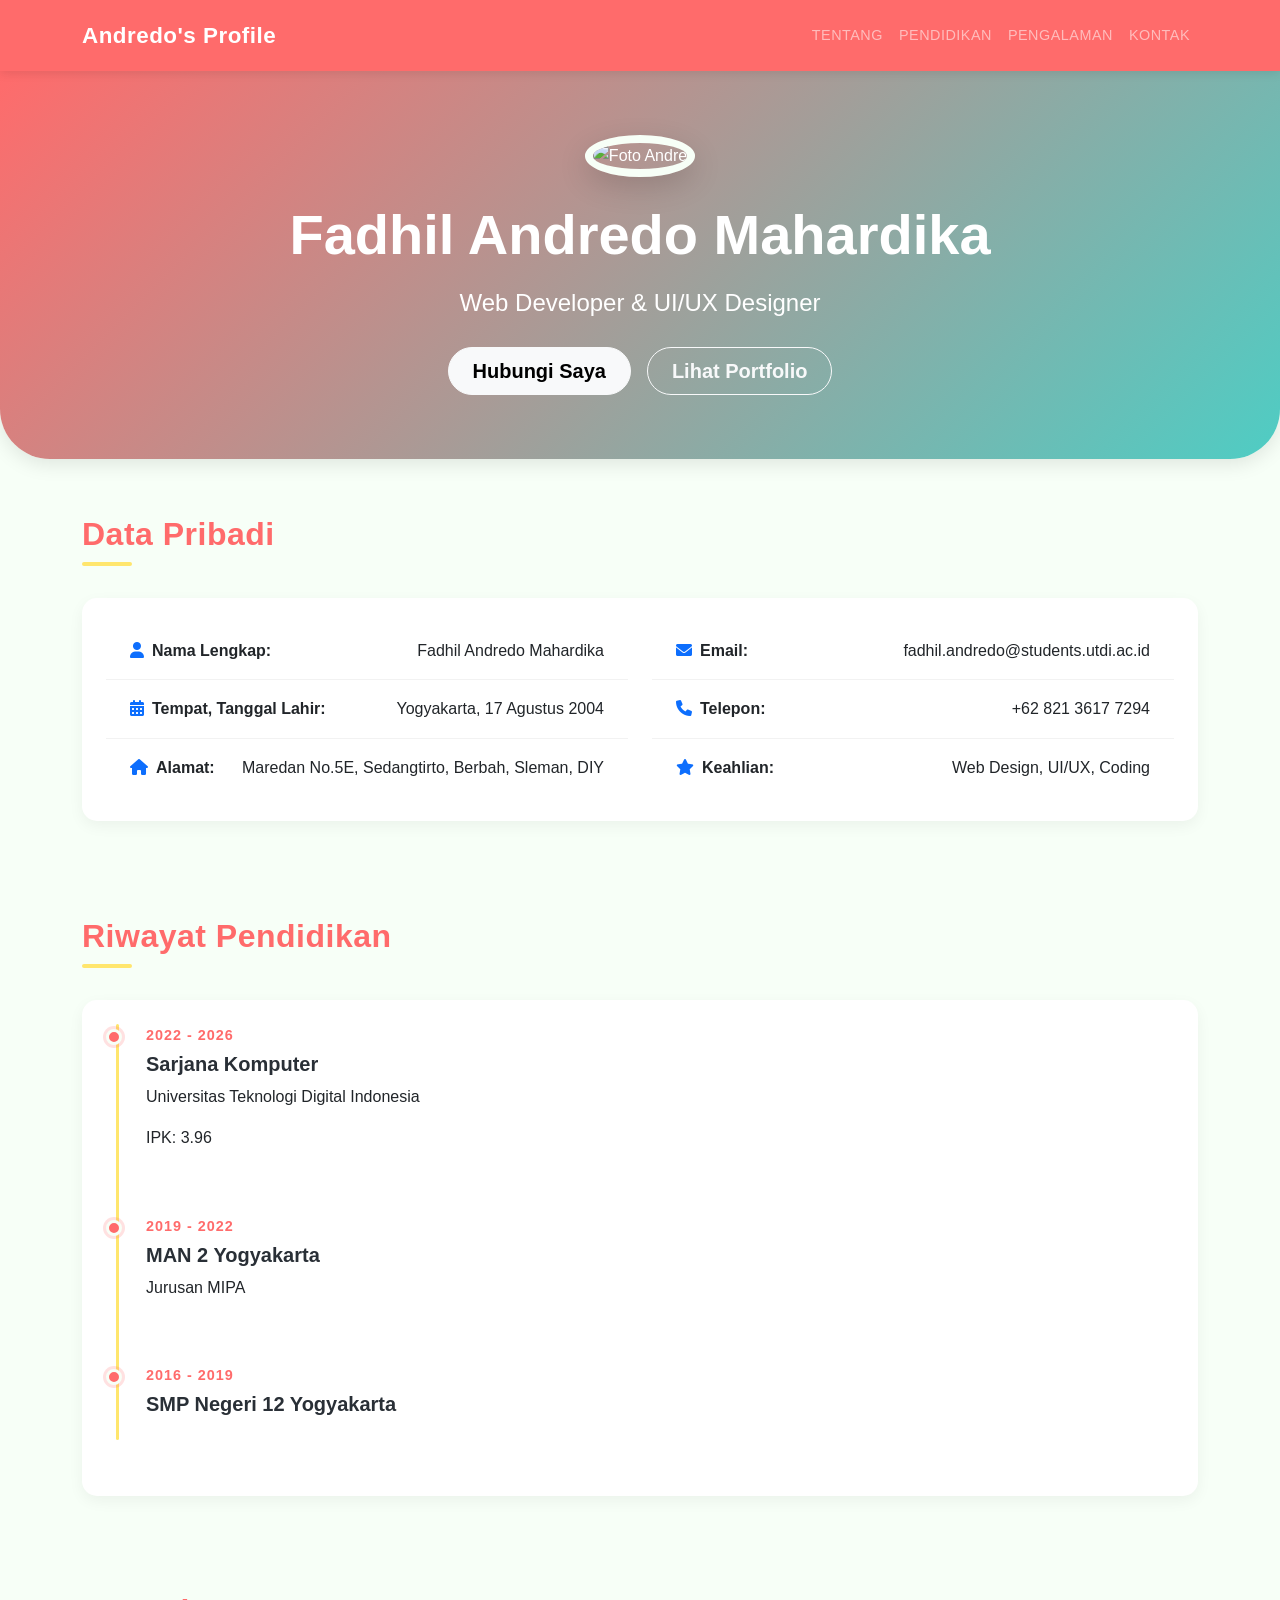
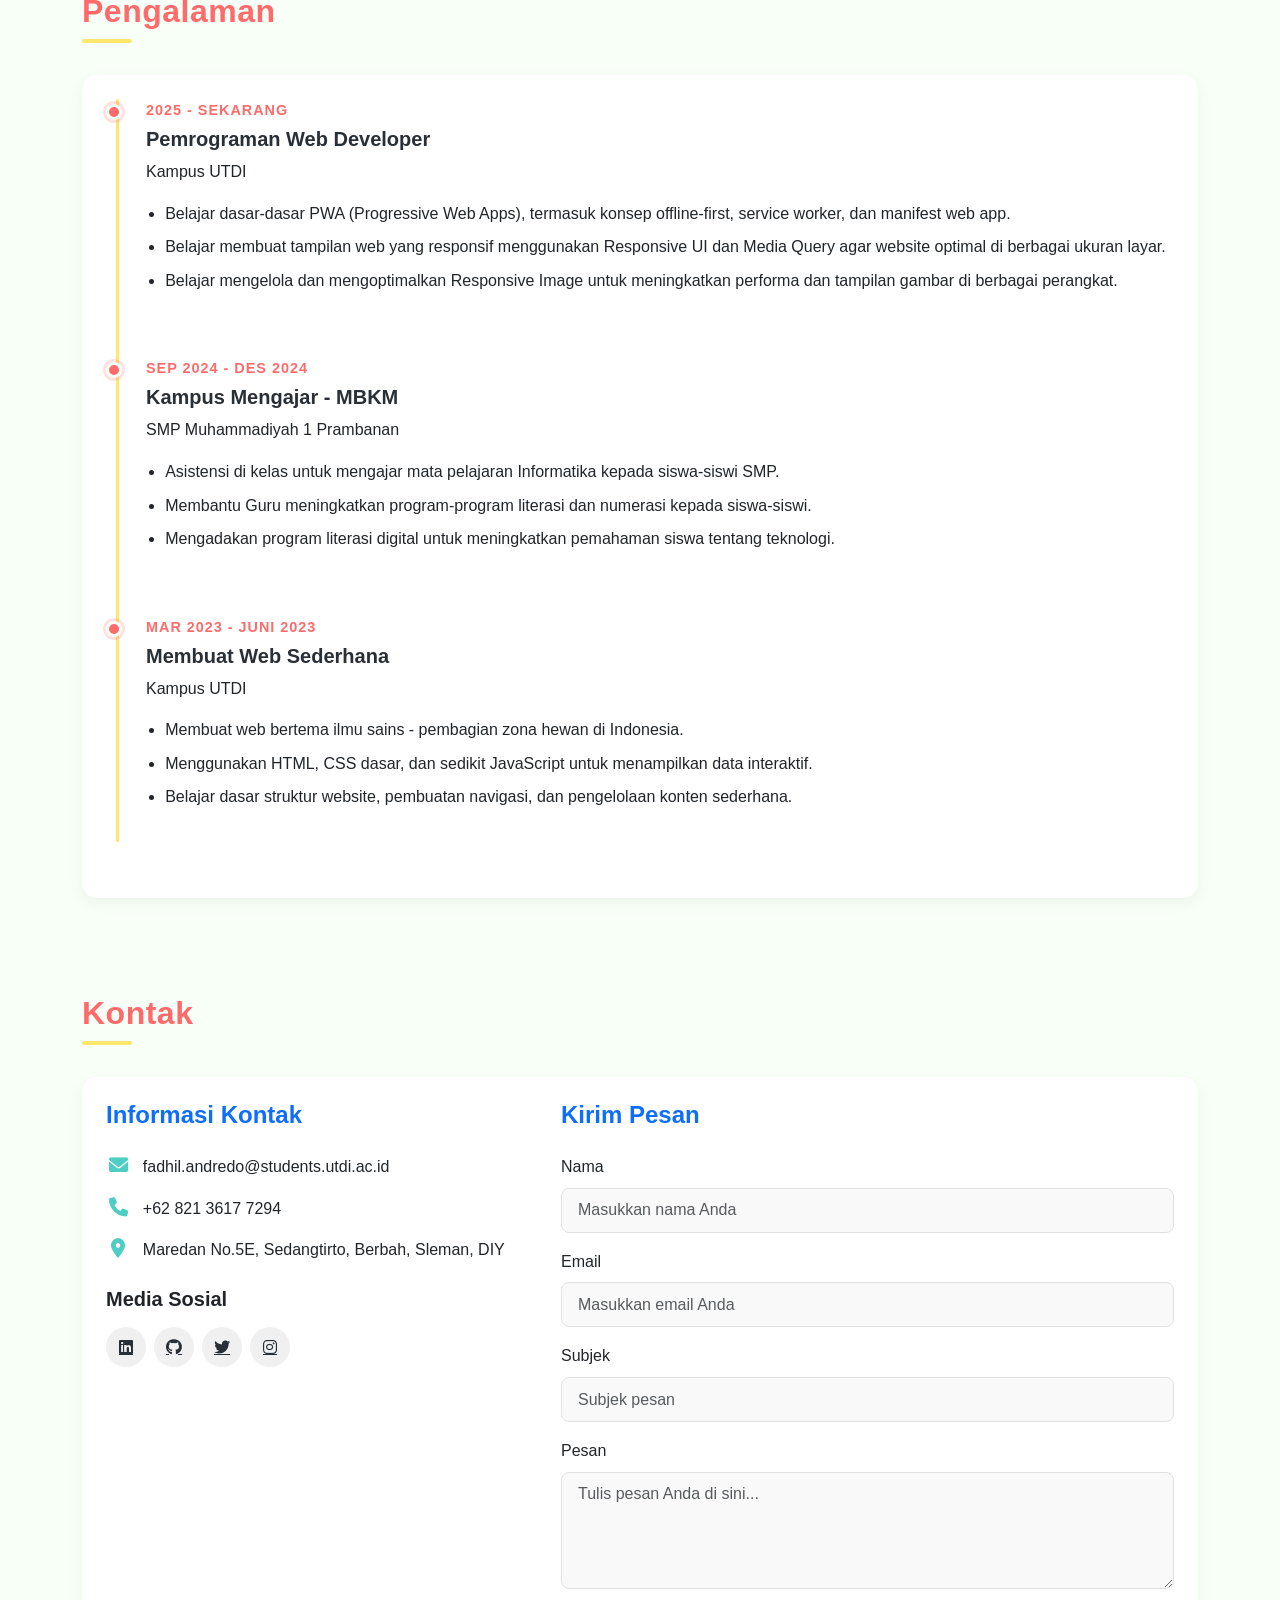
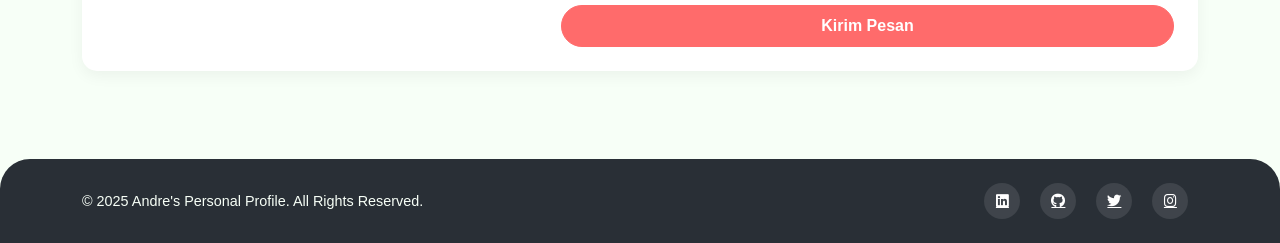
==== index.html @ 62fb8cac "Add files via upload" ====
<!DOCTYPE html>
<html lang="id">
<head>
    <meta charset="UTF-8">
    <meta name="viewport" content="width=device-width, initial-scale=1.0">
    <title>Profil Andre</title>
    <!-- Bootstrap CSS -->
    <link href="https://cdn.jsdelivr.net/npm/bootstrap@5.3.0-alpha1/dist/css/bootstrap.min.css" rel="stylesheet">
    <!-- Font Awesome for icons -->
    <link rel="stylesheet" href="https://cdnjs.cloudflare.com/ajax/libs/font-awesome/6.0.0/css/all.min.css">
    <style>
        :root {
            --primary-color: #FF6B6B;
            --secondary-color: #4ECDC4;
            --accent-color: #FFE66D;
            --dark-color: #292F36;
            --light-color: #F7FFF7;
        }
        
        body {
            background-color: var(--light-color);
            font-family: 'Segoe UI', Tahoma, Geneva, Verdana, sans-serif;
            color: var(--dark-color);
            line-height: 1.6;
            overflow-x: hidden;
        }
        
        /* Navbar Styles */
        .navbar {
            background-color: var(--primary-color);
            box-shadow: 0 2px 10px rgba(0, 0, 0, 0.1);
            padding: 0.8rem 1rem;
            position: sticky;
            top: 0;
            z-index: 1000;
        }
        
        .navbar-brand {
            font-size: 1.4rem;
            letter-spacing: 0.5px;
            font-weight: 700;
        }
        
        .nav-link {
            font-weight: 500;
            text-transform: uppercase;
            font-size: 0.9rem;
            letter-spacing: 0.5px;
            padding: 0.7rem 1rem;
            transition: color 0.3s ease;
        }
        
        .nav-link:hover {
            color: var(--accent-color) !important;
        }
        
        /* Hero Section Styles */
        .hero-section {
            background: linear-gradient(135deg, var(--primary-color) 0%, var(--secondary-color) 100%);
            padding: 4rem 0;
            border-radius: 0 0 50px 50px;
            margin-bottom: 3rem;
            box-shadow: 0 5px 20px rgba(0, 0, 0, 0.1);
        }
        
        .profile-img {
            width: 180px;
            height: 180px;
            object-fit: cover;
            border-radius: 50%;
            border: 8px solid var(--light-color);
            box-shadow: 0 10px 30px rgba(0, 0, 0, 0.15);
        }
        
        /* Card Styles */
        .card {
            border-radius: 15px;
            overflow: hidden;
            box-shadow: 0 5px 15px rgba(0, 0, 0, 0.05);
            margin-bottom: 2rem;
            border: none;
            transition: transform 0.3s ease, box-shadow 0.3s ease;
        }
        
        .card:hover {
            transform: translateY(-5px);
            box-shadow: 0 10px 25px rgba(0, 0, 0, 0.1);
        }
        
        .card-header {
            background-color: var(--secondary-color);
            color: white;
            font-weight: bold;
            padding: 1rem;
        }
        
        .card-body {
            padding: 1.5rem;
        }
        
        /* Section Styles */
        section {
            padding: 0.5rem 0;
        }
        
        .section-title {
            position: relative;
            padding-bottom: 0.8rem;
            margin-bottom: 2rem;
            color: var(--primary-color);
            font-weight: 700;
            letter-spacing: 0.5px;
        }
        
        .section-title:after {
            content: '';
            position: absolute;
            left: 0;
            bottom: 0;
            width: 50px;
            height: 4px;
            background-color: var(--accent-color);
            border-radius: 2px;
        }
        
        /* Button Styles */
        .btn-primary {
            background-color: var(--primary-color);
            border-color: var(--primary-color);
            padding: 0.5rem 1.5rem;
            font-weight: 600;
            border-radius: 30px;
            transition: all 0.3s ease;
        }
        
        .btn-primary:hover {
            background-color: #ff5252;
            border-color: #ff5252;
            transform: translateY(-2px);
            box-shadow: 0 5px 15px rgba(255, 107, 107, 0.4);
        }
        
        .btn-light {
            border-radius: 30px;
            font-weight: 600;
            padding: 0.5rem 1.5rem;
            transition: all 0.3s ease;
        }
        
        .btn-light:hover {
            transform: translateY(-2px);
            box-shadow: 0 5px 15px rgba(0, 0, 0, 0.1);
        }
        
        .btn-outline-light {
            border-radius: 30px;
            font-weight: 600;
            padding: 0.5rem 1.5rem;
            transition: all 0.3s ease;
        }
        
        .btn-outline-light:hover {
            transform: translateY(-2px);
            box-shadow: 0 5px 15px rgba(0, 0, 0, 0.1);
        }
        
        /* Timeline Styles */
        .timeline {
            position: relative;
            padding-left: 2.5rem;
        }
        
        .timeline:before {
            content: '';
            position: absolute;
            left: 0.6rem;
            top: 0;
            height: 100%;
            width: 3px;
            background-color: var(--accent-color);
            border-radius: 1.5px;
        }
        
        .timeline-item {
            position: relative;
            margin-bottom: 2rem;
            padding-bottom: 1rem;
        }
        
        .timeline-item:before {
            content: '';
            position: absolute;
            left: -2.5rem;
            top: 0.3rem;
            width: 16px;
            height: 16px;
            border-radius: 50%;
            background-color: var(--primary-color);
            border: 3px solid var(--light-color);
            box-shadow: 0 0 0 3px rgba(255, 107, 107, 0.2);
        }
        
        .timeline-date {
            color: var(--primary-color);
            font-weight: bold;
            margin-bottom: 0.3rem;
            font-size: 0.9rem;
            text-transform: uppercase;
            letter-spacing: 1px;
        }
        
        .timeline-item h5 {
            margin-bottom: 0.5rem;
            color: var(--dark-color);
            font-weight: 600;
        }
        
        .timeline-item ul {
            padding-left: 1.2rem;
        }
        
        .timeline-item li {
            margin-bottom: 0.5rem;
        }
        
        /* Contact Info Styles */
        .contact-info {
            margin-bottom: 1.5rem;
        }
        
        .contact-info i {
            color: var(--secondary-color);
            margin-right: 0.8rem;
            font-size: 1.2rem;
            width: 1.5rem;
            text-align: center;
        }
        
        /* Social Media Styles */
        .social-media a {
            margin-right: 0.8rem;
            border-radius: 50%;
            width: 40px;
            height: 40px;
            display: inline-flex;
            align-items: center;
            justify-content: center;
            transition: all 0.3s;
            border: none;
            background-color: #f0f0f0;
            color: var(--dark-color);
        }
        
        .social-media a:hover {
            background-color: var(--primary-color);
            color: white;
            transform: translateY(-3px);
        }
        
        /* Form Styles */
        .form-control {
            border-radius: 8px;
            padding: 0.6rem 1rem;
            border: 1px solid #e0e0e0;
            background-color: #f9f9f9;
        }
        
        .form-control:focus {
            box-shadow: none;
            border-color: var(--secondary-color);
            background-color: white;
        }
        
        /* Footer Styles */
        .footer {
            background-color: var(--dark-color);
            color: var(--light-color);
            padding: 1.5rem 0;
            margin-top: 3rem;
            border-radius: 30px 30px 0 0;
            font-size: 0.9rem;
        }
        
        .footer .social-media a {
            background-color: rgba(255, 255, 255, 0.1);
            color: var(--light-color);
            margin-right: 0.6rem;
            width: 36px;
            height: 36px;
        }
        
        .footer .social-media a:hover {
            background-color: var(--primary-color);
        }
        
        /* List Group Styles */
        .list-group-item {
            padding: 1rem 1.5rem;
            border: none;
            border-bottom: 1px solid rgba(0,0,0,0.05);
            display: flex;
            justify-content: space-between;
            align-items: center;
        }
        
        .list-group-item:last-child {
            border-bottom: none;
        }
        
        .list-group-item i {
            color: var(--primary-color);
        }
        
        /* Responsive Styles */
        @media (max-width: 991.98px) {
            .container {
                padding-left: 1.5rem;
                padding-right: 1.5rem;
            }
            
            .hero-section {
                padding: 3rem 0;
            }
            
            .profile-img {
                width: 160px;
                height: 160px;
            }
        }
        
        @media (max-width: 767.98px) {
            .container {
                padding-left: 1rem;
                padding-right: 1rem;
            }
            
            .hero-section {
                padding: 2.5rem 0;
                border-radius: 0 0 30px 30px;
            }
            
            .profile-img {
                width: 140px;
                height: 140px;
                border-width: 6px;
            }
            
            .display-4 {
                font-size: 2rem;
            }
            
            .lead {
                font-size: 1.1rem;
            }
            
            .btn-lg {
                padding: 0.4rem 1.2rem;
                font-size: 0.9rem;
            }
            
            .timeline {
                padding-left: 2rem;
            }
            
            .timeline-item:before {
                left: -2rem;
                width: 14px;
                height: 14px;
            }
            
            .section-title {
                font-size: 1.6rem;
            }
            
            .list-group-item {
                flex-direction: column;
                align-items: flex-start;
            }
            
            .list-group-item span:last-child {
                margin-top: 0.3rem;
                margin-left: 1.8rem;
            }
        }
        
        @media (max-width: 575.98px) {
            .container {
                padding-left: 1rem;
                padding-right: 1rem;
            }
            
            .hero-section {
                padding: 2rem 0;
                border-radius: 0 0 20px 20px;
            }
            
            .profile-img {
                width: 120px;
                height: 120px;
                border-width: 5px;
            }
            
            .display-4 {
                font-size: 1.8rem;
            }
            
            .lead {
                font-size: 1rem;
            }
            
            .card-body {
                padding: 1.2rem;
            }
            
            .btn-group-lg > .btn, .btn-lg {
                padding: 0.375rem 1rem;
                font-size: 0.875rem;
            }
            
            .timeline {
                padding-left: 1.8rem;
            }
            
            .timeline:before {
                left: 0.5rem;
            }
            
            .timeline-item:before {
                left: -1.8rem;
                width: 12px;
                height: 12px;
            }
            
            .footer {
                border-radius: 20px 20px 0 0;
                padding: 1.2rem 0;
            }
            
            .social-media a {
                width: 35px;
                height: 35px;
                font-size: 0.9rem;
            }
            
            .section-title {
                font-size: 1.4rem;
            }
        }
    </style>
</head>
<body>
    <!-- Navbar -->
    <nav class="navbar navbar-expand-lg navbar-dark">
        <div class="container">
            <a class="navbar-brand fw-bold" href="#">Andredo's Profile</a>
            <button class="navbar-toggler" type="button" data-bs-toggle="collapse" data-bs-target="#navbarNav" aria-controls="navbarNav" aria-expanded="false" aria-label="Toggle navigation">
                <span class="navbar-toggler-icon"></span>
            </button>
            <div class="collapse navbar-collapse" id="navbarNav">
                <ul class="navbar-nav ms-auto">
                    <li class="nav-item">
                        <a class="nav-link" href="#tentang">Tentang</a>
                    </li>
                    <li class="nav-item">
                        <a class="nav-link" href="#pendidikan">Pendidikan</a>
                    </li>
                    <li class="nav-item">
                        <a class="nav-link" href="#pengalaman">Pengalaman</a>
                    </li>
                    <li class="nav-item">
                        <a class="nav-link" href="#kontak">Kontak</a>
                    </li>
                </ul>
            </div>
        </div>
    </nav>

            <!-- Hero Section -->
    <div class="hero-section text-center text-white">
        <div class="container">
            <div class="row justify-content-center">
                <div class="col-md-8">
                    <img src="fotoku.jpg" alt="Foto Andre" class="profile-img mb-4">
                    <h1 class="display-4 fw-bold mb-3">Fadhil Andredo Mahardika</h1>
                    <p class="lead fs-4 mb-4">Web Developer & UI/UX Designer</p>
                    <div class="d-flex justify-content-center gap-3">
                        <a href="#kontak" class="btn btn-light btn-lg px-4 fw-bold">Hubungi Saya</a>
                        <a href="#pengalaman" class="btn btn-outline-light btn-lg px-4">Lihat Portfolio</a>
                    </div>
                </div>
            </div>
        </div>
    </div>

    <!-- Main Content -->
    <div class="container">
        <!-- About Section -->
        <section id="tentang" class="mb-5">
            <h2 class="section-title">Data Pribadi</h2>
            <div class="card">
                <div class="card-body">
                    <div class="row g-4">
                        <div class="col-md-6">
                            <ul class="list-group list-group-flush">
                                <li class="list-group-item d-flex justify-content-between align-items-center">
                                    <span class="fw-bold"><i class="fas fa-user text-primary me-2"></i>Nama Lengkap:</span>
                                    <span>Fadhil Andredo Mahardika</span>
                                </li>
                                <li class="list-group-item d-flex justify-content-between align-items-center">
                                    <span class="fw-bold"><i class="fas fa-calendar-alt text-primary me-2"></i>Tempat, Tanggal Lahir:</span>
                                    <span>Yogyakarta, 17 Agustus 2004</span>
                                </li>
                                <li class="list-group-item d-flex justify-content-between align-items-center">
                                    <span class="fw-bold"><i class="fas fa-home text-primary me-2"></i>Alamat:</span>
                                    <span>Maredan No.5E, Sedangtirto, Berbah, Sleman, DIY</span>
                                </li>
                            </ul>
                        </div>
                        <div class="col-md-6">
                            <ul class="list-group list-group-flush">
                                <li class="list-group-item d-flex justify-content-between align-items-center">
                                    <span class="fw-bold"><i class="fas fa-envelope text-primary me-2"></i>Email:</span>
                                    <span>fadhil.andredo@students.utdi.ac.id</span>
                                </li>
                                <li class="list-group-item d-flex justify-content-between align-items-center">
                                    <span class="fw-bold"><i class="fas fa-phone text-primary me-2"></i>Telepon:</span>
                                    <span>+62 821 3617 7294</span>
                                </li>
                                <li class="list-group-item d-flex justify-content-between align-items-center">
                                    <span class="fw-bold"><i class="fas fa-star text-primary me-2"></i>Keahlian:</span>
                                    <span>Web Design, UI/UX, Coding</span>
                                </li>
                            </ul>
                        </div>
                    </div>
                </div>
            </div>
        </section>

        <!-- Education Section -->
        <section id="pendidikan" class="mb-5">
            <h2 class="section-title">Riwayat Pendidikan</h2>
            <div class="card">
                <div class="card-body">
                    <div class="timeline">
                        <div class="timeline-item">
                            <div class="timeline-date">2022 - 2026</div>
                            <h5>Sarjana Komputer</h5>
                            <p>Universitas Teknologi Digital Indonesia</p>
                            <p>IPK: 3.96</p>
                        </div>
                        <div class="timeline-item">
                            <div class="timeline-date">2019 - 2022</div>
                            <h5>MAN 2 Yogyakarta</h5>
                            <p>Jurusan MIPA</p>
                        </div>
                        <div class="timeline-item">
                            <div class="timeline-date">2016 - 2019</div>
                            <h5>SMP Negeri 12 Yogyakarta</h5>
                        </div>
                    </div>
                </div>
            </div>
        </section>

        <!-- Experience Section -->
        <section id="pengalaman" class="mb-5">
            <h2 class="section-title">Pengalaman</h2>
            <div class="card">
                <div class="card-body">
                    <div class="timeline">
                        <div class="timeline-item">
                            <div class="timeline-date">2025 - Sekarang</div>
                            <h5>Pemrograman Web Developer</h5>
                            <p>Kampus UTDI</p>
                            <ul>
                                <li>Belajar dasar-dasar PWA (Progressive Web Apps), termasuk konsep offline-first, service worker, dan manifest web app.</li>
                                <li>Belajar membuat tampilan web yang responsif menggunakan Responsive UI dan Media Query agar website optimal di berbagai ukuran layar.</li>
                                <li>Belajar mengelola dan mengoptimalkan Responsive Image untuk meningkatkan performa dan tampilan gambar di berbagai perangkat.</li>
                            </ul>
                        </div>
                        <div class="timeline-item">
                            <div class="timeline-date">Sep 2024 - Des 2024</div>
                            <h5>Kampus Mengajar - MBKM</h5>
                            <p>SMP Muhammadiyah 1 Prambanan</p>
                            <ul>
                                <li>Asistensi di kelas untuk mengajar mata pelajaran Informatika kepada siswa-siswi SMP.</li>
                                <li>Membantu Guru meningkatkan program-program literasi dan numerasi kepada siswa-siswi.</li>
                                <li>Mengadakan program literasi digital untuk meningkatkan pemahaman siswa tentang teknologi.</li>
                            </ul>
                        </div>
                        <div class="timeline-item">
                            <div class="timeline-date">Mar 2023 - Juni 2023</div>
                            <h5>Membuat Web Sederhana</h5>
                            <p>Kampus UTDI</p>
                            <ul>
                                <li>Membuat web bertema ilmu sains - pembagian zona hewan di Indonesia.</li>
                                <li>Menggunakan HTML, CSS dasar, dan sedikit JavaScript untuk menampilkan data interaktif.</li>
                                <li>Belajar dasar struktur website, pembuatan navigasi, dan pengelolaan konten sederhana.</li>
                            </ul>
                        </div>
                    </div>
                </div>
            </div>
        </section>

        <!-- Contact Section -->
        <section id="kontak" class="mb-5">
            <h2 class="section-title">Kontak</h2>
            <div class="card">
                <div class="card-body p-4">
                    <div class="row g-4">
                        <div class="col-md-5">
                            <h4 class="mb-4 fw-bold text-primary">Informasi Kontak</h4>
                            <div class="contact-info mb-4">
                                <p><i class="fas fa-envelope"></i>fadhil.andredo@students.utdi.ac.id</p>
                                <p><i class="fas fa-phone"></i>+62 821 3617 7294</p>
                                <p><i class="fas fa-map-marker-alt"></i>Maredan No.5E, Sedangtirto, Berbah, Sleman, DIY</p>
                            </div>
                            <h5 class="mb-3 fw-bold">Media Sosial</h5>
                            <div class="social-media d-flex">
                                <a href="#" class="me-2"><i class="fab fa-linkedin"></i></a>
                                <a href="#" class="me-2"><i class="fab fa-github"></i></a>
                                <a href="#" class="me-2"><i class="fab fa-twitter"></i></a>
                                <a href="#" class="me-2"><i class="fab fa-instagram"></i></a>
                            </div>
                        </div>
                        <div class="col-md-7">
                            <h4 class="mb-4 fw-bold text-primary">Kirim Pesan</h4>
                            <form>
                                <div class="mb-3">
                                    <label for="name" class="form-label">Nama</label>
                                    <input type="text" class="form-control" id="name" placeholder="Masukkan nama Anda">
                                </div>
                                <div class="mb-3">
                                    <label for="email" class="form-label">Email</label>
                                    <input type="email" class="form-control" id="email" placeholder="Masukkan email Anda">
                                </div>
                                <div class="mb-3">
                                    <label for="subject" class="form-label">Subjek</label>
                                    <input type="text" class="form-control" id="subject" placeholder="Subjek pesan">
                                </div>
                                <div class="mb-3">
                                    <label for="message" class="form-label">Pesan</label>
                                    <textarea class="form-control" id="message" rows="4" placeholder="Tulis pesan Anda di sini..."></textarea>
                                </div>
                                <button type="submit" class="btn btn-primary w-100">Kirim Pesan</button>
                            </form>
                        </div>
                    </div>
                </div>
            </div>
        </section>
    </div>

    <!-- Footer -->
    <footer class="footer">
        <div class="container">
            <div class="row align-items-center">
                <div class="col-md-6 text-center text-md-start">
                    <p class="mb-0">© 2025 Andre's Personal Profile. All Rights Reserved.</p>
                </div>
                <div class="col-md-6 text-center text-md-end mt-3 mt-md-0">
                    <div class="social-media">
                        <a href="#" class="text-white me-3"><i class="fab fa-linkedin"></i></a>
                        <a href="#" class="text-white me-3"><i class="fab fa-github"></i></a>
                        <a href="#" class="text-white me-3"><i class="fab fa-twitter"></i></a>
                        <a href="#" class="text-white"><i class="fab fa-instagram"></i></a>
                    </div>
                </div>
            </div>
        </div>
    </footer>

    <!-- Bootstrap JS -->
    <script src="https://cdn.jsdelivr.net/npm/bootstrap@5.3.0-alpha1/dist/js/bootstrap.bundle.min.js"></script>
</body>
</html>
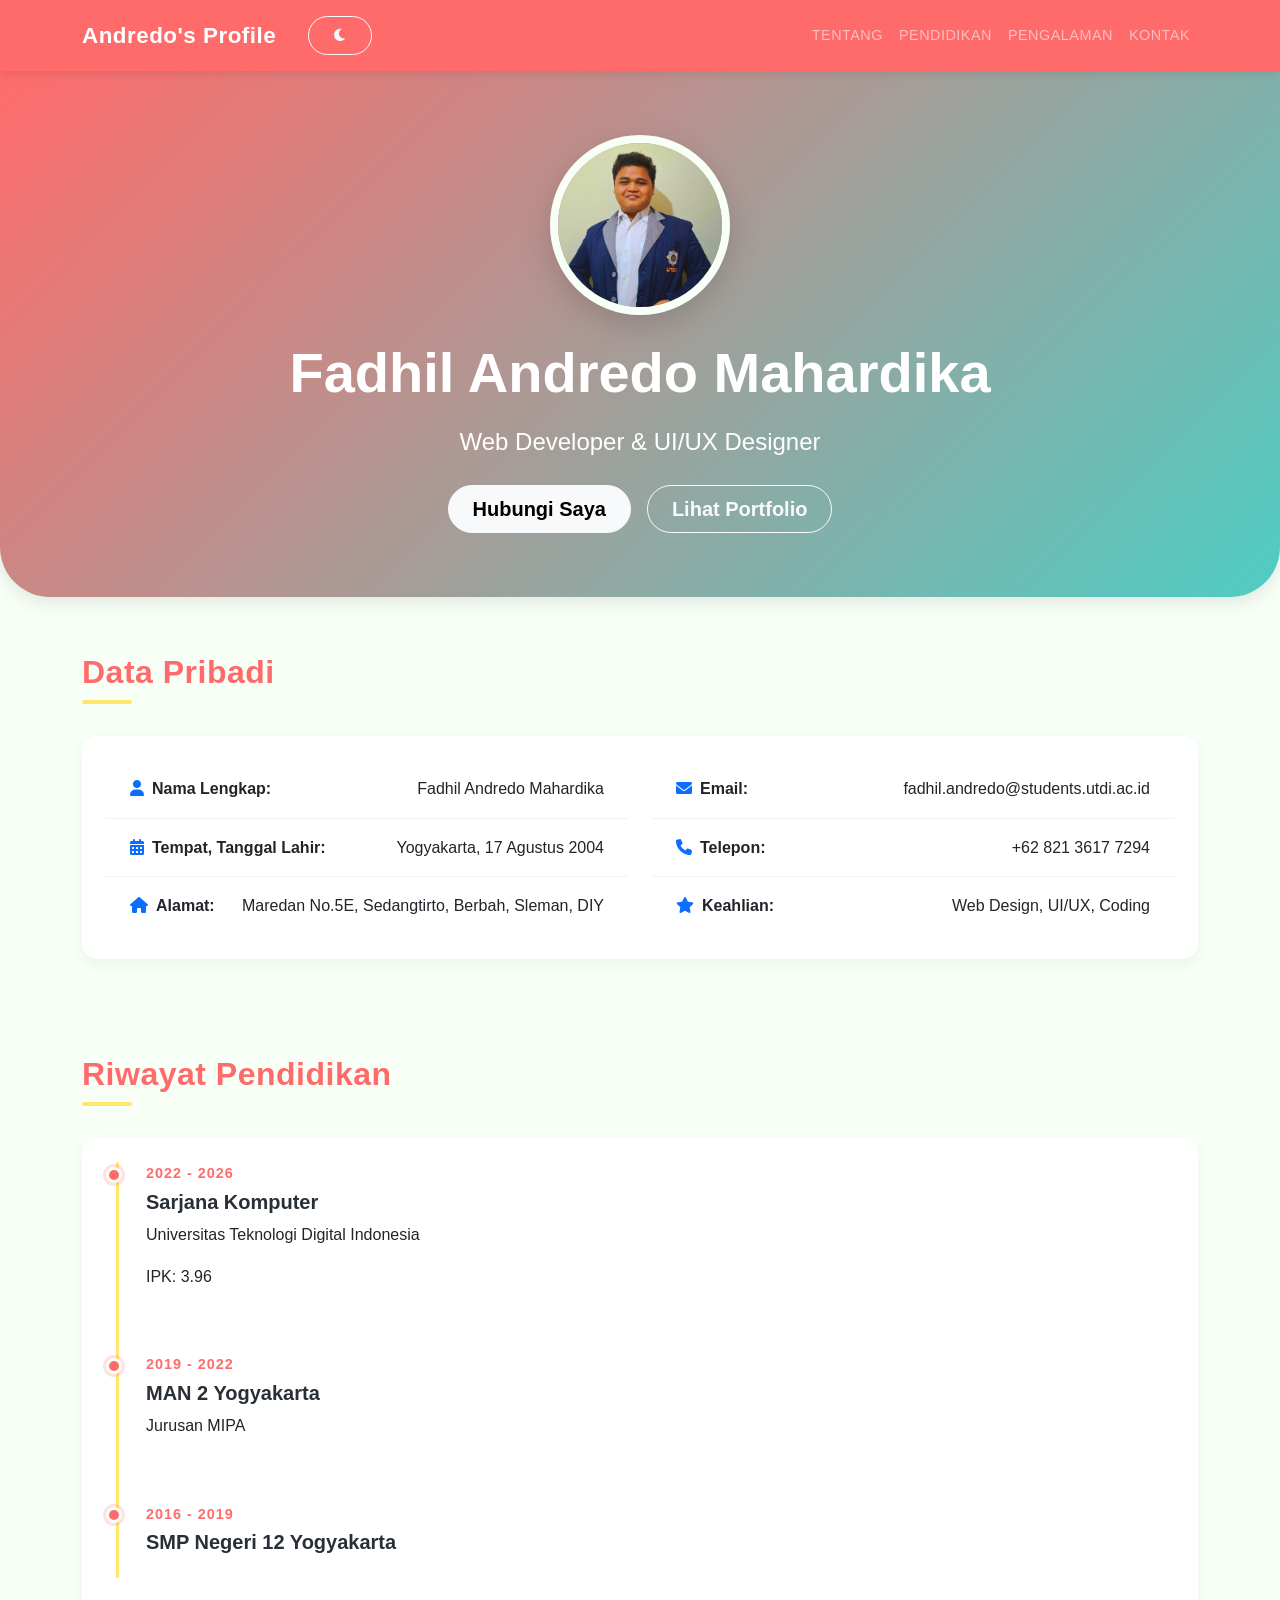
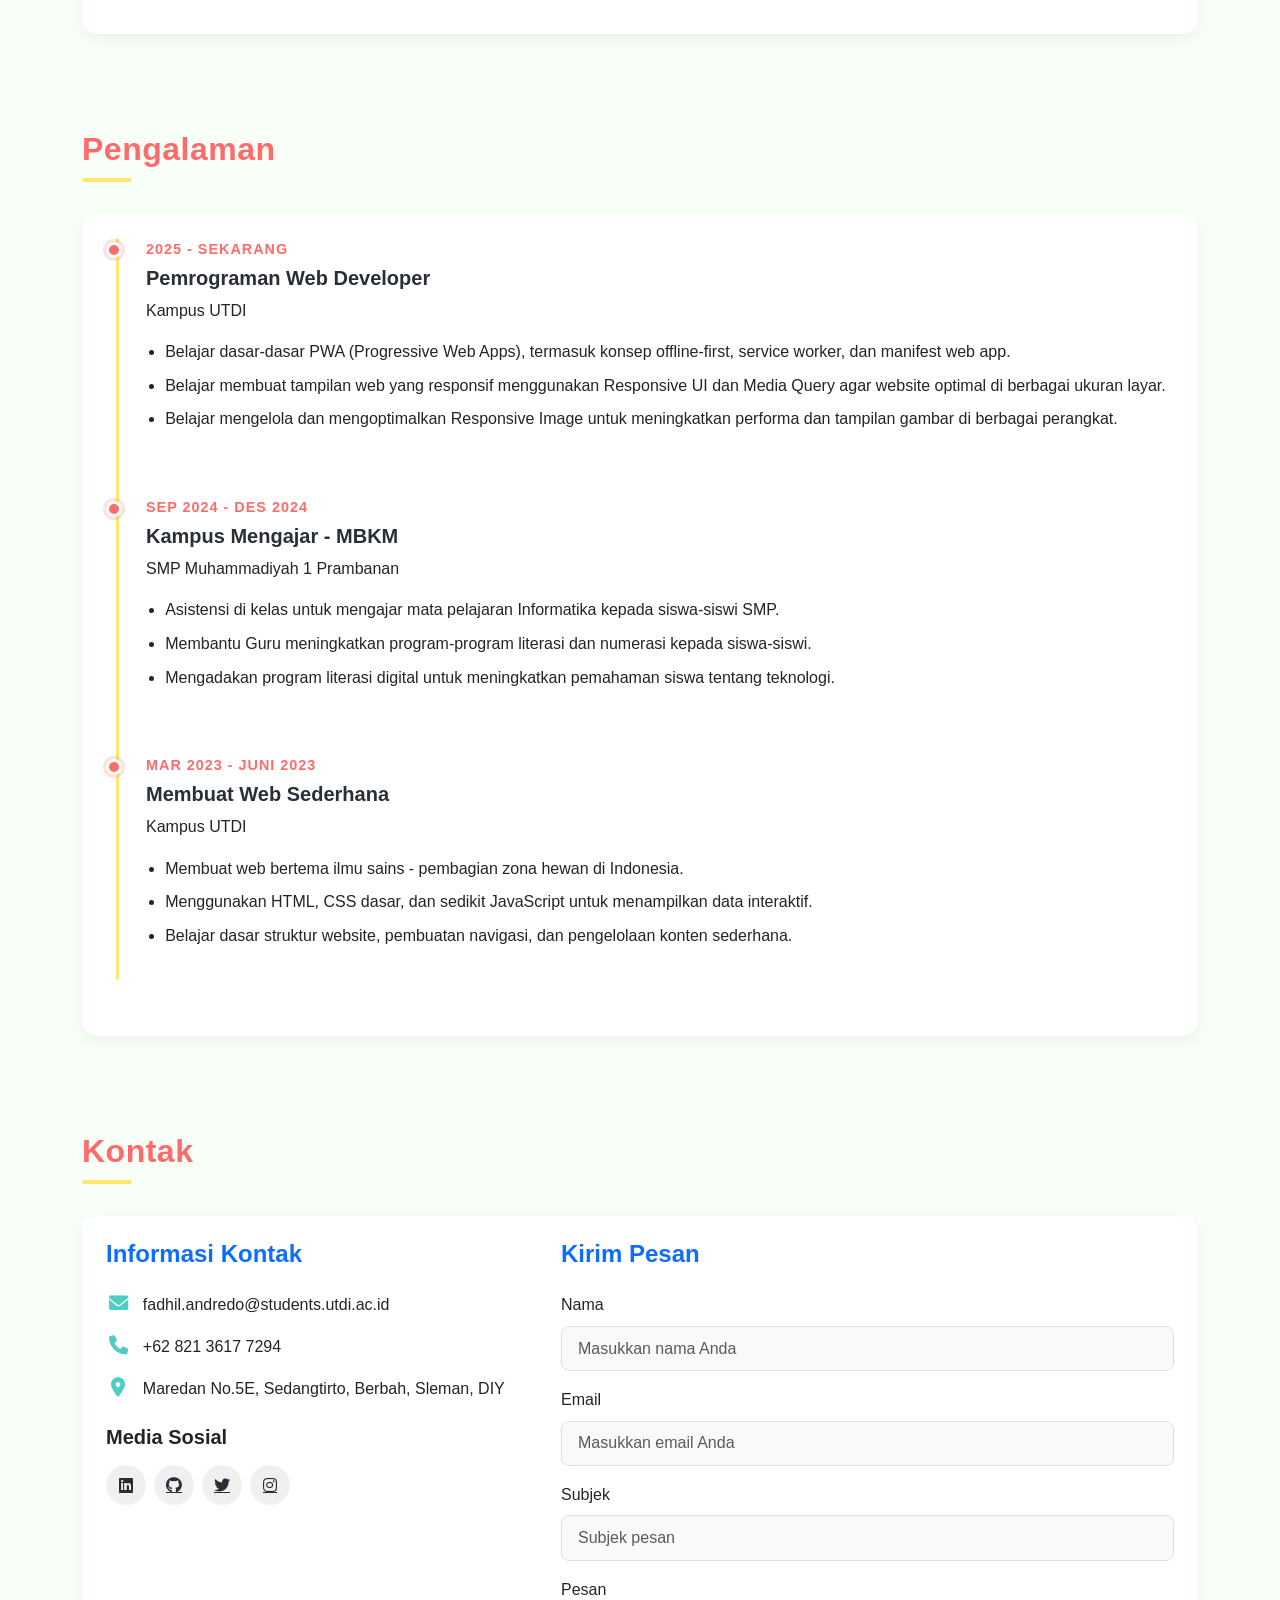
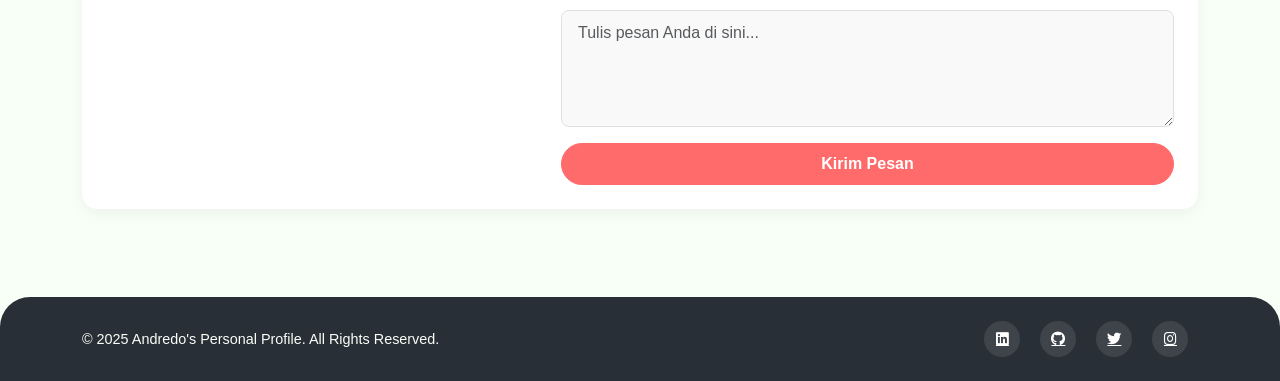
==== commit 047fc979: "Add files via upload" ====
--- a/index.html
+++ b/index.html
@@ -446,6 +446,62 @@
                 font-size: 1.4rem;
             }
         }
+        body.dark-mode .section-title {
+            color: var(--accent-color);
+        }
+        body.dark-mode h2,
+        body.dark-mode h4,
+        body.dark-mode h5 {
+            color: var(--light-color);
+        }
+        body.dark-mode {
+            background-color: var(--dark-color);
+            color: var(--light-color);
+        }
+        body.dark-mode .card,
+        body.dark-mode .navbar,
+        body.dark-mode .hero-section,
+        body.dark-mode .footer {
+            background-color: #1e1e2f;
+            color: var(--light-color);
+        }
+        body.dark-mode .nav-link,
+        body.dark-mode .navbar-brand {
+            color: var(--light-color) !important;
+        }
+        body.dark-mode .card-header {
+            background-color: #333;
+            color: var(--light-color);
+        }
+        body.dark-mode .form-control {
+            background-color: #2b2b3d;
+            color: var(--light-color);
+            border-color: #444;
+        }
+        body.dark-mode .form-control:focus {
+            background-color: #2b2b3d;
+            color: var(--light-color);
+        }
+        body.dark-mode .list-group-item {
+            background-color: #2b2b3d;
+            color: var(--light-color);
+            border-bottom: 1px solid rgba(255,255,255,0.1);
+        }
+        body.dark-mode .btn-primary {
+            background-color: #4ECDC4;
+            border-color: #4ECDC4;
+        }
+        body.dark-mode .btn-primary:hover {
+            background-color: #3bb8b0;
+            border-color: #3bb8b0;
+        }
+        body.dark-mode label {
+            color: var(--light-color);
+        }
+        body.dark-mode input::placeholder,
+        body.dark-mode textarea::placeholder {
+            color: rgba(255, 255, 255, 0.6);
+        }
     </style>
 </head>
 <body>
@@ -456,6 +512,11 @@
             <button class="navbar-toggler" type="button" data-bs-toggle="collapse" data-bs-target="#navbarNav" aria-controls="navbarNav" aria-expanded="false" aria-label="Toggle navigation">
                 <span class="navbar-toggler-icon"></span>
             </button>
+            <li class="nav-item d-flex align-items-center ms-3">
+                <button id="toggle-theme" class="btn btn-outline-light btn-sm">
+                    <i class="fas fa-moon"></i>
+                </button>
+            </li>            
             <div class="collapse navbar-collapse" id="navbarNav">
                 <ul class="navbar-nav ms-auto">
                     <li class="nav-item">
@@ -619,10 +680,10 @@
                             </div>
                             <h5 class="mb-3 fw-bold">Media Sosial</h5>
                             <div class="social-media d-flex">
-                                <a href="#" class="me-2"><i class="fab fa-linkedin"></i></a>
-                                <a href="#" class="me-2"><i class="fab fa-github"></i></a>
-                                <a href="#" class="me-2"><i class="fab fa-twitter"></i></a>
-                                <a href="#" class="me-2"><i class="fab fa-instagram"></i></a>
+                                <a href="https://www.linkedin.com/in/fadhilandredo-f040817a?utm_source=share&utm_campaign=share_via&utm_content=profile&utm_medium=android_app" class="me-2"><i class="fab fa-linkedin"></i></a>
+                                <a href="https://github.com/FadhilAndredo" class="me-2"><i class="fab fa-github"></i></a>
+                                <a href="https://x.com/Fadhil_Andredo?t=t9bpCn9SHnW8QsBshBKyFQ&s=08" class="me-2"><i class="fab fa-twitter"></i></a>
+                                <a href="https://www.instagram.com/andre.dommm?igsh=Z2I2ZTJtYTl3N3E2" class="me-2"><i class="fab fa-instagram"></i></a>
                             </div>
                         </div>
                         <div class="col-md-7">
@@ -658,7 +719,7 @@
         <div class="container">
             <div class="row align-items-center">
                 <div class="col-md-6 text-center text-md-start">
-                    <p class="mb-0">© 2025 Andre's Personal Profile. All Rights Reserved.</p>
+                    <p class="mb-0">© 2025 Andredo's Personal Profile. All Rights Reserved.</p>
                 </div>
                 <div class="col-md-6 text-center text-md-end mt-3 mt-md-0">
                     <div class="social-media">
@@ -671,7 +732,23 @@
             </div>
         </div>
     </footer>
-
+    
+    <script>
+        const toggleTheme = document.getElementById('toggle-theme');
+        const body = document.body;
+        const icon = toggleTheme.querySelector('i');
+    
+        toggleTheme.addEventListener('click', () => {
+            body.classList.toggle('dark-mode');
+            if (body.classList.contains('dark-mode')) {
+                icon.classList.remove('fa-moon');
+                icon.classList.add('fa-sun');
+            } else {
+                icon.classList.remove('fa-sun');
+                icon.classList.add('fa-moon');
+            }
+        });
+    </script>    
     <!-- Bootstrap JS -->
     <script src="https://cdn.jsdelivr.net/npm/bootstrap@5.3.0-alpha1/dist/js/bootstrap.bundle.min.js"></script>
 </body>
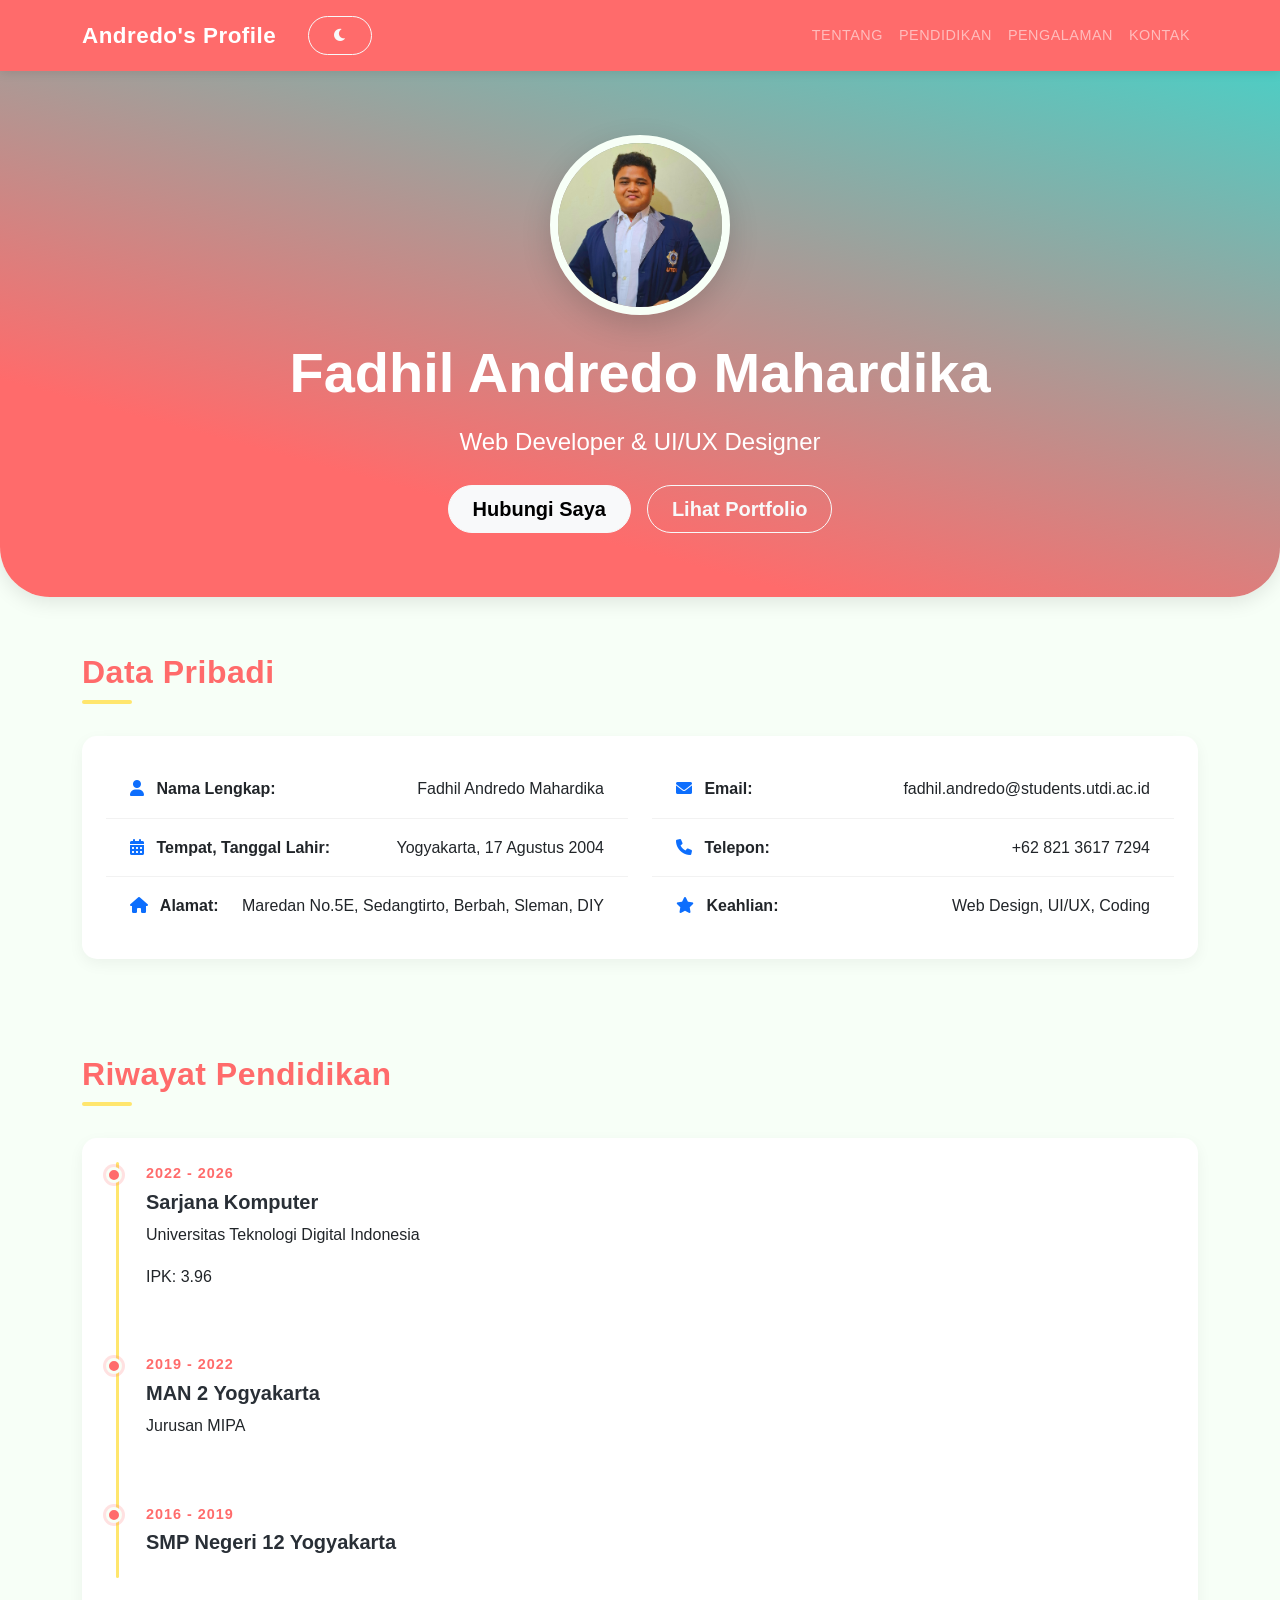
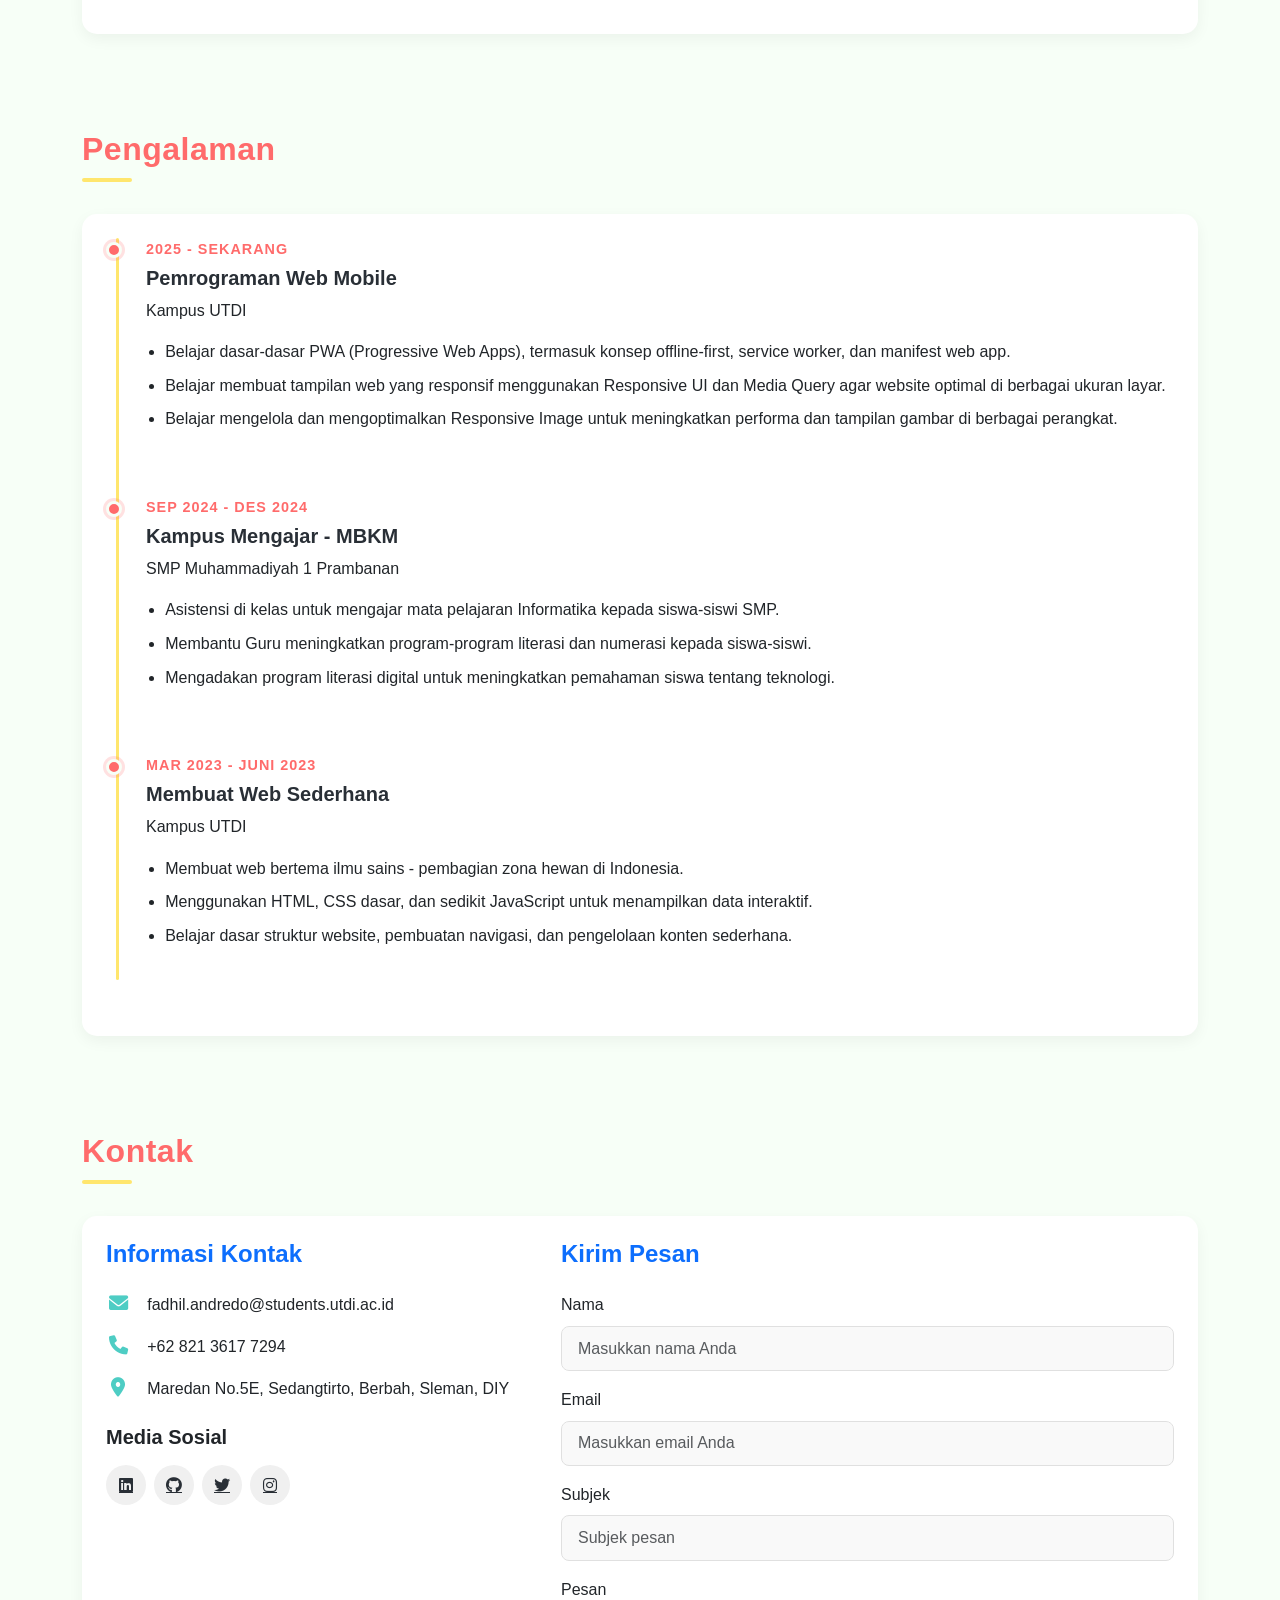
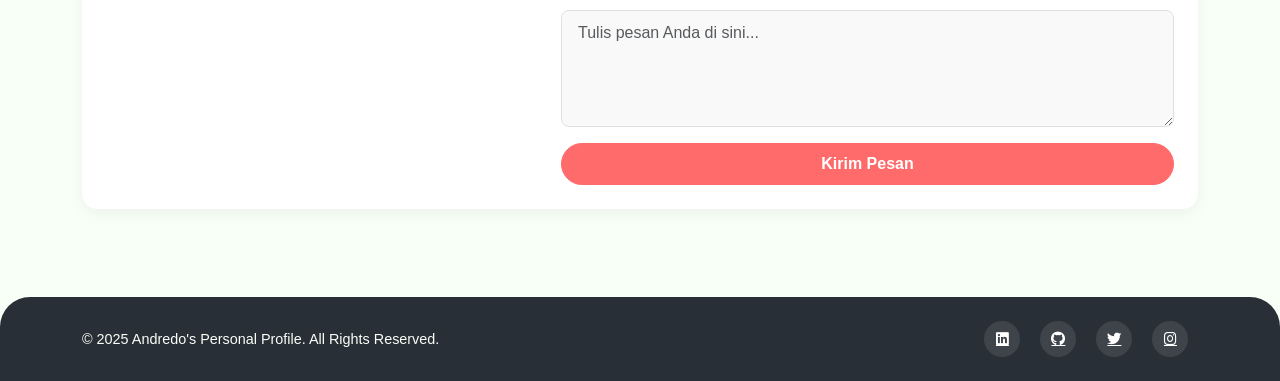
==== commit b805b492: "Add files via upload" ====
--- a/index.html
+++ b/index.html
@@ -1,755 +1,447 @@
-<!DOCTYPE html>
-<html lang="id">
-<head>
-    <meta charset="UTF-8">
-    <meta name="viewport" content="width=device-width, initial-scale=1.0">
-    <title>Profil Andre</title>
-    <!-- Bootstrap CSS -->
-    <link href="https://cdn.jsdelivr.net/npm/bootstrap@5.3.0-alpha1/dist/css/bootstrap.min.css" rel="stylesheet">
-    <!-- Font Awesome for icons -->
-    <link rel="stylesheet" href="https://cdnjs.cloudflare.com/ajax/libs/font-awesome/6.0.0/css/all.min.css">
-    <style>
-        :root {
-            --primary-color: #FF6B6B;
-            --secondary-color: #4ECDC4;
-            --accent-color: #FFE66D;
-            --dark-color: #292F36;
-            --light-color: #F7FFF7;
-        }
-        
-        body {
-            background-color: var(--light-color);
-            font-family: 'Segoe UI', Tahoma, Geneva, Verdana, sans-serif;
-            color: var(--dark-color);
-            line-height: 1.6;
-            overflow-x: hidden;
-        }
-        
-        /* Navbar Styles */
-        .navbar {
-            background-color: var(--primary-color);
-            box-shadow: 0 2px 10px rgba(0, 0, 0, 0.1);
-            padding: 0.8rem 1rem;
-            position: sticky;
-            top: 0;
-            z-index: 1000;
-        }
-        
-        .navbar-brand {
-            font-size: 1.4rem;
-            letter-spacing: 0.5px;
-            font-weight: 700;
-        }
-        
-        .nav-link {
-            font-weight: 500;
-            text-transform: uppercase;
-            font-size: 0.9rem;
-            letter-spacing: 0.5px;
-            padding: 0.7rem 1rem;
-            transition: color 0.3s ease;
-        }
-        
-        .nav-link:hover {
-            color: var(--accent-color) !important;
-        }
-        
-        /* Hero Section Styles */
-        .hero-section {
-            background: linear-gradient(135deg, var(--primary-color) 0%, var(--secondary-color) 100%);
-            padding: 4rem 0;
-            border-radius: 0 0 50px 50px;
-            margin-bottom: 3rem;
-            box-shadow: 0 5px 20px rgba(0, 0, 0, 0.1);
-        }
-        
-        .profile-img {
-            width: 180px;
-            height: 180px;
-            object-fit: cover;
-            border-radius: 50%;
-            border: 8px solid var(--light-color);
-            box-shadow: 0 10px 30px rgba(0, 0, 0, 0.15);
-        }
-        
-        /* Card Styles */
-        .card {
-            border-radius: 15px;
-            overflow: hidden;
-            box-shadow: 0 5px 15px rgba(0, 0, 0, 0.05);
-            margin-bottom: 2rem;
-            border: none;
-            transition: transform 0.3s ease, box-shadow 0.3s ease;
-        }
-        
-        .card:hover {
-            transform: translateY(-5px);
-            box-shadow: 0 10px 25px rgba(0, 0, 0, 0.1);
-        }
-        
-        .card-header {
-            background-color: var(--secondary-color);
-            color: white;
-            font-weight: bold;
-            padding: 1rem;
-        }
-        
-        .card-body {
-            padding: 1.5rem;
-        }
-        
-        /* Section Styles */
-        section {
-            padding: 0.5rem 0;
-        }
-        
-        .section-title {
-            position: relative;
-            padding-bottom: 0.8rem;
-            margin-bottom: 2rem;
-            color: var(--primary-color);
-            font-weight: 700;
-            letter-spacing: 0.5px;
-        }
-        
-        .section-title:after {
-            content: '';
-            position: absolute;
-            left: 0;
-            bottom: 0;
-            width: 50px;
-            height: 4px;
-            background-color: var(--accent-color);
-            border-radius: 2px;
-        }
-        
-        /* Button Styles */
-        .btn-primary {
-            background-color: var(--primary-color);
-            border-color: var(--primary-color);
-            padding: 0.5rem 1.5rem;
-            font-weight: 600;
-            border-radius: 30px;
-            transition: all 0.3s ease;
-        }
-        
-        .btn-primary:hover {
-            background-color: #ff5252;
-            border-color: #ff5252;
-            transform: translateY(-2px);
-            box-shadow: 0 5px 15px rgba(255, 107, 107, 0.4);
-        }
-        
-        .btn-light {
-            border-radius: 30px;
-            font-weight: 600;
-            padding: 0.5rem 1.5rem;
-            transition: all 0.3s ease;
-        }
-        
-        .btn-light:hover {
-            transform: translateY(-2px);
-            box-shadow: 0 5px 15px rgba(0, 0, 0, 0.1);
-        }
-        
-        .btn-outline-light {
-            border-radius: 30px;
-            font-weight: 600;
-            padding: 0.5rem 1.5rem;
-            transition: all 0.3s ease;
-        }
-        
-        .btn-outline-light:hover {
-            transform: translateY(-2px);
-            box-shadow: 0 5px 15px rgba(0, 0, 0, 0.1);
-        }
-        
-        /* Timeline Styles */
-        .timeline {
-            position: relative;
-            padding-left: 2.5rem;
-        }
-        
-        .timeline:before {
-            content: '';
-            position: absolute;
-            left: 0.6rem;
-            top: 0;
-            height: 100%;
-            width: 3px;
-            background-color: var(--accent-color);
-            border-radius: 1.5px;
-        }
-        
-        .timeline-item {
-            position: relative;
-            margin-bottom: 2rem;
-            padding-bottom: 1rem;
-        }
-        
-        .timeline-item:before {
-            content: '';
-            position: absolute;
-            left: -2.5rem;
-            top: 0.3rem;
-            width: 16px;
-            height: 16px;
-            border-radius: 50%;
-            background-color: var(--primary-color);
-            border: 3px solid var(--light-color);
-            box-shadow: 0 0 0 3px rgba(255, 107, 107, 0.2);
-        }
-        
-        .timeline-date {
-            color: var(--primary-color);
-            font-weight: bold;
-            margin-bottom: 0.3rem;
-            font-size: 0.9rem;
-            text-transform: uppercase;
-            letter-spacing: 1px;
-        }
-        
-        .timeline-item h5 {
-            margin-bottom: 0.5rem;
-            color: var(--dark-color);
-            font-weight: 600;
-        }
-        
-        .timeline-item ul {
-            padding-left: 1.2rem;
-        }
-        
-        .timeline-item li {
-            margin-bottom: 0.5rem;
-        }
-        
-        /* Contact Info Styles */
-        .contact-info {
-            margin-bottom: 1.5rem;
-        }
-        
-        .contact-info i {
-            color: var(--secondary-color);
-            margin-right: 0.8rem;
-            font-size: 1.2rem;
-            width: 1.5rem;
-            text-align: center;
-        }
-        
-        /* Social Media Styles */
-        .social-media a {
-            margin-right: 0.8rem;
-            border-radius: 50%;
-            width: 40px;
-            height: 40px;
-            display: inline-flex;
-            align-items: center;
-            justify-content: center;
-            transition: all 0.3s;
-            border: none;
-            background-color: #f0f0f0;
-            color: var(--dark-color);
-        }
-        
-        .social-media a:hover {
-            background-color: var(--primary-color);
-            color: white;
-            transform: translateY(-3px);
-        }
-        
-        /* Form Styles */
-        .form-control {
-            border-radius: 8px;
-            padding: 0.6rem 1rem;
-            border: 1px solid #e0e0e0;
-            background-color: #f9f9f9;
-        }
-        
-        .form-control:focus {
-            box-shadow: none;
-            border-color: var(--secondary-color);
-            background-color: white;
-        }
-        
-        /* Footer Styles */
-        .footer {
-            background-color: var(--dark-color);
-            color: var(--light-color);
-            padding: 1.5rem 0;
-            margin-top: 3rem;
-            border-radius: 30px 30px 0 0;
-            font-size: 0.9rem;
-        }
-        
-        .footer .social-media a {
-            background-color: rgba(255, 255, 255, 0.1);
-            color: var(--light-color);
-            margin-right: 0.6rem;
-            width: 36px;
-            height: 36px;
-        }
-        
-        .footer .social-media a:hover {
-            background-color: var(--primary-color);
-        }
-        
-        /* List Group Styles */
-        .list-group-item {
-            padding: 1rem 1.5rem;
-            border: none;
-            border-bottom: 1px solid rgba(0,0,0,0.05);
-            display: flex;
-            justify-content: space-between;
-            align-items: center;
-        }
-        
-        .list-group-item:last-child {
-            border-bottom: none;
-        }
-        
-        .list-group-item i {
-            color: var(--primary-color);
-        }
-        
-        /* Responsive Styles */
-        @media (max-width: 991.98px) {
-            .container {
-                padding-left: 1.5rem;
-                padding-right: 1.5rem;
-            }
-            
-            .hero-section {
-                padding: 3rem 0;
-            }
-            
-            .profile-img {
-                width: 160px;
-                height: 160px;
-            }
-        }
-        
-        @media (max-width: 767.98px) {
-            .container {
-                padding-left: 1rem;
-                padding-right: 1rem;
-            }
-            
-            .hero-section {
-                padding: 2.5rem 0;
-                border-radius: 0 0 30px 30px;
-            }
-            
-            .profile-img {
-                width: 140px;
-                height: 140px;
-                border-width: 6px;
-            }
-            
-            .display-4 {
-                font-size: 2rem;
-            }
-            
-            .lead {
-                font-size: 1.1rem;
-            }
-            
-            .btn-lg {
-                padding: 0.4rem 1.2rem;
-                font-size: 0.9rem;
-            }
-            
-            .timeline {
-                padding-left: 2rem;
-            }
-            
-            .timeline-item:before {
-                left: -2rem;
-                width: 14px;
-                height: 14px;
-            }
-            
-            .section-title {
-                font-size: 1.6rem;
-            }
-            
-            .list-group-item {
-                flex-direction: column;
-                align-items: flex-start;
-            }
-            
-            .list-group-item span:last-child {
-                margin-top: 0.3rem;
-                margin-left: 1.8rem;
-            }
-        }
-        
-        @media (max-width: 575.98px) {
-            .container {
-                padding-left: 1rem;
-                padding-right: 1rem;
-            }
-            
-            .hero-section {
-                padding: 2rem 0;
-                border-radius: 0 0 20px 20px;
-            }
-            
-            .profile-img {
-                width: 120px;
-                height: 120px;
-                border-width: 5px;
-            }
-            
-            .display-4 {
-                font-size: 1.8rem;
-            }
-            
-            .lead {
-                font-size: 1rem;
-            }
-            
-            .card-body {
-                padding: 1.2rem;
-            }
-            
-            .btn-group-lg > .btn, .btn-lg {
-                padding: 0.375rem 1rem;
-                font-size: 0.875rem;
-            }
-            
-            .timeline {
-                padding-left: 1.8rem;
-            }
-            
-            .timeline:before {
-                left: 0.5rem;
-            }
-            
-            .timeline-item:before {
-                left: -1.8rem;
-                width: 12px;
-                height: 12px;
-            }
-            
-            .footer {
-                border-radius: 20px 20px 0 0;
-                padding: 1.2rem 0;
-            }
-            
-            .social-media a {
-                width: 35px;
-                height: 35px;
-                font-size: 0.9rem;
-            }
-            
-            .section-title {
-                font-size: 1.4rem;
-            }
-        }
-        body.dark-mode .section-title {
-            color: var(--accent-color);
-        }
-        body.dark-mode h2,
-        body.dark-mode h4,
-        body.dark-mode h5 {
-            color: var(--light-color);
-        }
-        body.dark-mode {
-            background-color: var(--dark-color);
-            color: var(--light-color);
-        }
-        body.dark-mode .card,
-        body.dark-mode .navbar,
-        body.dark-mode .hero-section,
-        body.dark-mode .footer {
-            background-color: #1e1e2f;
-            color: var(--light-color);
-        }
-        body.dark-mode .nav-link,
-        body.dark-mode .navbar-brand {
-            color: var(--light-color) !important;
-        }
-        body.dark-mode .card-header {
-            background-color: #333;
-            color: var(--light-color);
-        }
-        body.dark-mode .form-control {
-            background-color: #2b2b3d;
-            color: var(--light-color);
-            border-color: #444;
-        }
-        body.dark-mode .form-control:focus {
-            background-color: #2b2b3d;
-            color: var(--light-color);
-        }
-        body.dark-mode .list-group-item {
-            background-color: #2b2b3d;
-            color: var(--light-color);
-            border-bottom: 1px solid rgba(255,255,255,0.1);
-        }
-        body.dark-mode .btn-primary {
-            background-color: #4ECDC4;
-            border-color: #4ECDC4;
-        }
-        body.dark-mode .btn-primary:hover {
-            background-color: #3bb8b0;
-            border-color: #3bb8b0;
-        }
-        body.dark-mode label {
-            color: var(--light-color);
-        }
-        body.dark-mode input::placeholder,
-        body.dark-mode textarea::placeholder {
-            color: rgba(255, 255, 255, 0.6);
-        }
-    </style>
-</head>
-<body>
-    <!-- Navbar -->
-    <nav class="navbar navbar-expand-lg navbar-dark">
-        <div class="container">
-            <a class="navbar-brand fw-bold" href="#">Andredo's Profile</a>
-            <button class="navbar-toggler" type="button" data-bs-toggle="collapse" data-bs-target="#navbarNav" aria-controls="navbarNav" aria-expanded="false" aria-label="Toggle navigation">
-                <span class="navbar-toggler-icon"></span>
-            </button>
-            <li class="nav-item d-flex align-items-center ms-3">
-                <button id="toggle-theme" class="btn btn-outline-light btn-sm">
-                    <i class="fas fa-moon"></i>
-                </button>
-            </li>            
-            <div class="collapse navbar-collapse" id="navbarNav">
-                <ul class="navbar-nav ms-auto">
-                    <li class="nav-item">
-                        <a class="nav-link" href="#tentang">Tentang</a>
-                    </li>
-                    <li class="nav-item">
-                        <a class="nav-link" href="#pendidikan">Pendidikan</a>
-                    </li>
-                    <li class="nav-item">
-                        <a class="nav-link" href="#pengalaman">Pengalaman</a>
-                    </li>
-                    <li class="nav-item">
-                        <a class="nav-link" href="#kontak">Kontak</a>
-                    </li>
-                </ul>
-            </div>
-        </div>
-    </nav>
-
-            <!-- Hero Section -->
-    <div class="hero-section text-center text-white">
-        <div class="container">
-            <div class="row justify-content-center">
-                <div class="col-md-8">
-                    <img src="fotoku.jpg" alt="Foto Andre" class="profile-img mb-4">
-                    <h1 class="display-4 fw-bold mb-3">Fadhil Andredo Mahardika</h1>
-                    <p class="lead fs-4 mb-4">Web Developer & UI/UX Designer</p>
-                    <div class="d-flex justify-content-center gap-3">
-                        <a href="#kontak" class="btn btn-light btn-lg px-4 fw-bold">Hubungi Saya</a>
-                        <a href="#pengalaman" class="btn btn-outline-light btn-lg px-4">Lihat Portfolio</a>
-                    </div>
-                </div>
-            </div>
-        </div>
-    </div>
-
-    <!-- Main Content -->
-    <div class="container">
-        <!-- About Section -->
-        <section id="tentang" class="mb-5">
-            <h2 class="section-title">Data Pribadi</h2>
-            <div class="card">
-                <div class="card-body">
-                    <div class="row g-4">
-                        <div class="col-md-6">
-                            <ul class="list-group list-group-flush">
-                                <li class="list-group-item d-flex justify-content-between align-items-center">
-                                    <span class="fw-bold"><i class="fas fa-user text-primary me-2"></i>Nama Lengkap:</span>
-                                    <span>Fadhil Andredo Mahardika</span>
-                                </li>
-                                <li class="list-group-item d-flex justify-content-between align-items-center">
-                                    <span class="fw-bold"><i class="fas fa-calendar-alt text-primary me-2"></i>Tempat, Tanggal Lahir:</span>
-                                    <span>Yogyakarta, 17 Agustus 2004</span>
-                                </li>
-                                <li class="list-group-item d-flex justify-content-between align-items-center">
-                                    <span class="fw-bold"><i class="fas fa-home text-primary me-2"></i>Alamat:</span>
-                                    <span>Maredan No.5E, Sedangtirto, Berbah, Sleman, DIY</span>
-                                </li>
-                            </ul>
-                        </div>
-                        <div class="col-md-6">
-                            <ul class="list-group list-group-flush">
-                                <li class="list-group-item d-flex justify-content-between align-items-center">
-                                    <span class="fw-bold"><i class="fas fa-envelope text-primary me-2"></i>Email:</span>
-                                    <span>fadhil.andredo@students.utdi.ac.id</span>
-                                </li>
-                                <li class="list-group-item d-flex justify-content-between align-items-center">
-                                    <span class="fw-bold"><i class="fas fa-phone text-primary me-2"></i>Telepon:</span>
-                                    <span>+62 821 3617 7294</span>
-                                </li>
-                                <li class="list-group-item d-flex justify-content-between align-items-center">
-                                    <span class="fw-bold"><i class="fas fa-star text-primary me-2"></i>Keahlian:</span>
-                                    <span>Web Design, UI/UX, Coding</span>
-                                </li>
-                            </ul>
-                        </div>
-                    </div>
-                </div>
-            </div>
-        </section>
-
-        <!-- Education Section -->
-        <section id="pendidikan" class="mb-5">
-            <h2 class="section-title">Riwayat Pendidikan</h2>
-            <div class="card">
-                <div class="card-body">
-                    <div class="timeline">
-                        <div class="timeline-item">
-                            <div class="timeline-date">2022 - 2026</div>
-                            <h5>Sarjana Komputer</h5>
-                            <p>Universitas Teknologi Digital Indonesia</p>
-                            <p>IPK: 3.96</p>
-                        </div>
-                        <div class="timeline-item">
-                            <div class="timeline-date">2019 - 2022</div>
-                            <h5>MAN 2 Yogyakarta</h5>
-                            <p>Jurusan MIPA</p>
-                        </div>
-                        <div class="timeline-item">
-                            <div class="timeline-date">2016 - 2019</div>
-                            <h5>SMP Negeri 12 Yogyakarta</h5>
-                        </div>
-                    </div>
-                </div>
-            </div>
-        </section>
-
-        <!-- Experience Section -->
-        <section id="pengalaman" class="mb-5">
-            <h2 class="section-title">Pengalaman</h2>
-            <div class="card">
-                <div class="card-body">
-                    <div class="timeline">
-                        <div class="timeline-item">
-                            <div class="timeline-date">2025 - Sekarang</div>
-                            <h5>Pemrograman Web Developer</h5>
-                            <p>Kampus UTDI</p>
-                            <ul>
-                                <li>Belajar dasar-dasar PWA (Progressive Web Apps), termasuk konsep offline-first, service worker, dan manifest web app.</li>
-                                <li>Belajar membuat tampilan web yang responsif menggunakan Responsive UI dan Media Query agar website optimal di berbagai ukuran layar.</li>
-                                <li>Belajar mengelola dan mengoptimalkan Responsive Image untuk meningkatkan performa dan tampilan gambar di berbagai perangkat.</li>
-                            </ul>
-                        </div>
-                        <div class="timeline-item">
-                            <div class="timeline-date">Sep 2024 - Des 2024</div>
-                            <h5>Kampus Mengajar - MBKM</h5>
-                            <p>SMP Muhammadiyah 1 Prambanan</p>
-                            <ul>
-                                <li>Asistensi di kelas untuk mengajar mata pelajaran Informatika kepada siswa-siswi SMP.</li>
-                                <li>Membantu Guru meningkatkan program-program literasi dan numerasi kepada siswa-siswi.</li>
-                                <li>Mengadakan program literasi digital untuk meningkatkan pemahaman siswa tentang teknologi.</li>
-                            </ul>
-                        </div>
-                        <div class="timeline-item">
-                            <div class="timeline-date">Mar 2023 - Juni 2023</div>
-                            <h5>Membuat Web Sederhana</h5>
-                            <p>Kampus UTDI</p>
-                            <ul>
-                                <li>Membuat web bertema ilmu sains - pembagian zona hewan di Indonesia.</li>
-                                <li>Menggunakan HTML, CSS dasar, dan sedikit JavaScript untuk menampilkan data interaktif.</li>
-                                <li>Belajar dasar struktur website, pembuatan navigasi, dan pengelolaan konten sederhana.</li>
-                            </ul>
-                        </div>
-                    </div>
-                </div>
-            </div>
-        </section>
-
-        <!-- Contact Section -->
-        <section id="kontak" class="mb-5">
-            <h2 class="section-title">Kontak</h2>
-            <div class="card">
-                <div class="card-body p-4">
-                    <div class="row g-4">
-                        <div class="col-md-5">
-                            <h4 class="mb-4 fw-bold text-primary">Informasi Kontak</h4>
-                            <div class="contact-info mb-4">
-                                <p><i class="fas fa-envelope"></i>fadhil.andredo@students.utdi.ac.id</p>
-                                <p><i class="fas fa-phone"></i>+62 821 3617 7294</p>
-                                <p><i class="fas fa-map-marker-alt"></i>Maredan No.5E, Sedangtirto, Berbah, Sleman, DIY</p>
-                            </div>
-                            <h5 class="mb-3 fw-bold">Media Sosial</h5>
-                            <div class="social-media d-flex">
-                                <a href="https://www.linkedin.com/in/fadhilandredo-f040817a?utm_source=share&utm_campaign=share_via&utm_content=profile&utm_medium=android_app" class="me-2"><i class="fab fa-linkedin"></i></a>
-                                <a href="https://github.com/FadhilAndredo" class="me-2"><i class="fab fa-github"></i></a>
-                                <a href="https://x.com/Fadhil_Andredo?t=t9bpCn9SHnW8QsBshBKyFQ&s=08" class="me-2"><i class="fab fa-twitter"></i></a>
-                                <a href="https://www.instagram.com/andre.dommm?igsh=Z2I2ZTJtYTl3N3E2" class="me-2"><i class="fab fa-instagram"></i></a>
-                            </div>
-                        </div>
-                        <div class="col-md-7">
-                            <h4 class="mb-4 fw-bold text-primary">Kirim Pesan</h4>
-                            <form>
-                                <div class="mb-3">
-                                    <label for="name" class="form-label">Nama</label>
-                                    <input type="text" class="form-control" id="name" placeholder="Masukkan nama Anda">
-                                </div>
-                                <div class="mb-3">
-                                    <label for="email" class="form-label">Email</label>
-                                    <input type="email" class="form-control" id="email" placeholder="Masukkan email Anda">
-                                </div>
-                                <div class="mb-3">
-                                    <label for="subject" class="form-label">Subjek</label>
-                                    <input type="text" class="form-control" id="subject" placeholder="Subjek pesan">
-                                </div>
-                                <div class="mb-3">
-                                    <label for="message" class="form-label">Pesan</label>
-                                    <textarea class="form-control" id="message" rows="4" placeholder="Tulis pesan Anda di sini..."></textarea>
-                                </div>
-                                <button type="submit" class="btn btn-primary w-100">Kirim Pesan</button>
-                            </form>
-                        </div>
-                    </div>
-                </div>
-            </div>
-        </section>
-    </div>
-
-    <!-- Footer -->
-    <footer class="footer">
-        <div class="container">
-            <div class="row align-items-center">
-                <div class="col-md-6 text-center text-md-start">
-                    <p class="mb-0">© 2025 Andredo's Personal Profile. All Rights Reserved.</p>
-                </div>
-                <div class="col-md-6 text-center text-md-end mt-3 mt-md-0">
-                    <div class="social-media">
-                        <a href="#" class="text-white me-3"><i class="fab fa-linkedin"></i></a>
-                        <a href="#" class="text-white me-3"><i class="fab fa-github"></i></a>
-                        <a href="#" class="text-white me-3"><i class="fab fa-twitter"></i></a>
-                        <a href="#" class="text-white"><i class="fab fa-instagram"></i></a>
-                    </div>
-                </div>
-            </div>
-        </div>
-    </footer>
-    
-    <script>
-        const toggleTheme = document.getElementById('toggle-theme');
-        const body = document.body;
-        const icon = toggleTheme.querySelector('i');
-    
-        toggleTheme.addEventListener('click', () => {
-            body.classList.toggle('dark-mode');
-            if (body.classList.contains('dark-mode')) {
-                icon.classList.remove('fa-moon');
-                icon.classList.add('fa-sun');
-            } else {
-                icon.classList.remove('fa-sun');
-                icon.classList.add('fa-moon');
-            }
-        });
-    </script>    
-    <!-- Bootstrap JS -->
-    <script src="https://cdn.jsdelivr.net/npm/bootstrap@5.3.0-alpha1/dist/js/bootstrap.bundle.min.js"></script>
-</body>
+<!DOCTYPE html>
+<html lang="id">
+
+<head>
+    <meta charset="utf-8" />
+    <meta content="width=device-width, initial-scale=1.0" name="viewport" />
+    <title>
+        Profil Andre
+    </title>
+    <!-- Bootstrap CSS -->
+    <link href="https://cdn.jsdelivr.net/npm/bootstrap@5.3.0-alpha1/dist/css/bootstrap.min.css" rel="stylesheet" />
+    <!-- Font Awesome for icons -->
+    <link href="https://cdnjs.cloudflare.com/ajax/libs/font-awesome/6.0.0/css/all.min.css" rel="stylesheet" />
+    <link rel="stylesheet" href="style.css">
+</head>
+
+<body>
+    <!-- Navbar -->
+    <nav class="navbar navbar-expand-lg navbar-dark">
+        <div class="container">
+            <a class="navbar-brand fw-bold" href="#">
+                Andredo's Profile
+            </a>
+            <button aria-controls="navbarNav" aria-expanded="false" aria-label="Toggle navigation"
+                class="navbar-toggler" data-bs-target="#navbarNav" data-bs-toggle="collapse" type="button">
+                <span class="navbar-toggler-icon">
+                </span>
+            </button>
+            <li class="nav-item d-flex align-items-center ms-3">
+                <button class="btn btn-outline-light btn-sm" id="toggle-theme">
+                    <i class="fas fa-moon">
+                    </i>
+                </button>
+            </li>
+            <div class="collapse navbar-collapse" id="navbarNav">
+                <ul class="navbar-nav ms-auto">
+                    <li class="nav-item">
+                        <a class="nav-link" href="#tentang">
+                            Tentang
+                        </a>
+                    </li>
+                    <li class="nav-item">
+                        <a class="nav-link" href="#pendidikan">
+                            Pendidikan
+                        </a>
+                    </li>
+                    <li class="nav-item">
+                        <a class="nav-link" href="#pengalaman">
+                            Pengalaman
+                        </a>
+                    </li>
+                    <li class="nav-item">
+                        <a class="nav-link" href="#kontak">
+                            Kontak
+                        </a>
+                    </li>
+                </ul>
+            </div>
+        </div>
+    </nav>
+    <!-- Hero Section -->
+    <div class="hero-section text-center text-white">
+        <div class="container">
+            <div class="row justify-content-center">
+                <div class="col-md-8">
+                    <img alt="Foto Andre" class="profile-img mb-4" src="fotoku.jpg" />
+                    <h1 class="display-4 fw-bold mb-3">
+                        Fadhil Andredo Mahardika
+                    </h1>
+                    <p class="lead fs-4 mb-4">
+                        Web Developer &amp; UI/UX Designer
+                    </p>
+                    <div class="d-flex justify-content-center gap-3">
+                        <a class="btn btn-light btn-lg px-4 fw-bold" href="#kontak">
+                            Hubungi Saya
+                        </a>
+                        <a class="btn btn-outline-light btn-lg px-4" href="#pengalaman">
+                            Lihat Portfolio
+                        </a>
+                    </div>
+                </div>
+            </div>
+        </div>
+    </div>
+    <!-- Main Content -->
+    <div class="container">
+        <!-- About Section -->
+        <section class="mb-5" id="tentang">
+            <h2 class="section-title">
+                Data Pribadi
+            </h2>
+            <div class="card">
+                <div class="card-body">
+                    <div class="row g-4">
+                        <div class="col-md-6">
+                            <ul class="list-group list-group-flush">
+                                <li class="list-group-item d-flex justify-content-between align-items-center">
+                                    <span class="fw-bold">
+                                        <i class="fas fa-user text-primary me-2">
+                                        </i>
+                                        Nama
+                                        Lengkap:
+                                    </span>
+                                    <span>
+                                        Fadhil Andredo Mahardika
+                                    </span>
+                                </li>
+                                <li class="list-group-item d-flex justify-content-between align-items-center">
+                                    <span class="fw-bold">
+                                        <i class="fas fa-calendar-alt text-primary me-2">
+                                        </i>
+                                        Tempat,
+                                        Tanggal Lahir:
+                                    </span>
+                                    <span>
+                                        Yogyakarta, 17 Agustus 2004
+                                    </span>
+                                </li>
+                                <li class="list-group-item d-flex justify-content-between align-items-center">
+                                    <span class="fw-bold">
+                                        <i class="fas fa-home text-primary me-2">
+                                        </i>
+                                        Alamat:
+                                    </span>
+                                    <span>
+                                        Maredan No.5E, Sedangtirto, Berbah, Sleman, DIY
+                                    </span>
+                                </li>
+                            </ul>
+                        </div>
+                        <div class="col-md-6">
+                            <ul class="list-group list-group-flush">
+                                <li class="list-group-item d-flex justify-content-between align-items-center">
+                                    <span class="fw-bold">
+                                        <i class="fas fa-envelope text-primary me-2">
+                                        </i>
+                                        Email:
+                                    </span>
+                                    <span>
+                                        fadhil.andredo@students.utdi.ac.id
+                                    </span>
+                                </li>
+                                <li class="list-group-item d-flex justify-content-between align-items-center">
+                                    <span class="fw-bold">
+                                        <i class="fas fa-phone text-primary me-2">
+                                        </i>
+                                        Telepon:
+                                    </span>
+                                    <span>
+                                        +62 821 3617 7294
+                                    </span>
+                                </li>
+                                <li class="list-group-item d-flex justify-content-between align-items-center">
+                                    <span class="fw-bold">
+                                        <i class="fas fa-star text-primary me-2">
+                                        </i>
+                                        Keahlian:
+                                    </span>
+                                    <span>
+                                        Web Design, UI/UX, Coding
+                                    </span>
+                                </li>
+                            </ul>
+                        </div>
+                    </div>
+                </div>
+            </div>
+        </section>
+        <!-- Education Section -->
+        <section class="mb-5" id="pendidikan">
+            <h2 class="section-title">
+                Riwayat Pendidikan
+            </h2>
+            <div class="card">
+                <div class="card-body">
+                    <div class="timeline">
+                        <div class="timeline-item">
+                            <div class="timeline-date">
+                                2022 - 2026
+                            </div>
+                            <h5>
+                                Sarjana Komputer
+                            </h5>
+                            <p>
+                                Universitas Teknologi Digital Indonesia
+                            </p>
+                            <p>
+                                IPK: 3.96
+                            </p>
+                        </div>
+                        <div class="timeline-item">
+                            <div class="timeline-date">
+                                2019 - 2022
+                            </div>
+                            <h5>
+                                MAN 2 Yogyakarta
+                            </h5>
+                            <p>
+                                Jurusan MIPA
+                            </p>
+                        </div>
+                        <div class="timeline-item">
+                            <div class="timeline-date">
+                                2016 - 2019
+                            </div>
+                            <h5>
+                                SMP Negeri 12 Yogyakarta
+                            </h5>
+                        </div>
+                    </div>
+                </div>
+            </div>
+        </section>
+        <!-- Experience Section -->
+        <section class="mb-5" id="pengalaman">
+            <h2 class="section-title">
+                Pengalaman
+            </h2>
+            <div class="card">
+                <div class="card-body">
+                    <div class="timeline">
+                        <div class="timeline-item">
+                            <div class="timeline-date">
+                                2025 - Sekarang
+                            </div>
+                            <h5>
+                                Pemrograman Web Mobile
+                            </h5>
+                            <p>
+                                Kampus UTDI
+                            </p>
+                            <ul>
+                                <li>
+                                    Belajar dasar-dasar PWA (Progressive Web Apps), termasuk konsep offline-first,
+                                    service worker, dan manifest web app.
+                                </li>
+                                <li>
+                                    Belajar membuat tampilan web yang responsif menggunakan Responsive UI dan Media
+                                    Query agar website optimal di berbagai ukuran layar.
+                                </li>
+                                <li>
+                                    Belajar mengelola dan mengoptimalkan Responsive Image untuk meningkatkan performa
+                                    dan tampilan gambar di berbagai perangkat.
+                                </li>
+                            </ul>
+                        </div>
+                        <div class="timeline-item">
+                            <div class="timeline-date">
+                                Sep 2024 - Des 2024
+                            </div>
+                            <h5>
+                                Kampus Mengajar - MBKM
+                            </h5>
+                            <p>
+                                SMP Muhammadiyah 1 Prambanan
+                            </p>
+                            <ul>
+                                <li>
+                                    Asistensi di kelas untuk mengajar mata pelajaran Informatika kepada siswa-siswi SMP.
+                                </li>
+                                <li>
+                                    Membantu Guru meningkatkan program-program literasi dan numerasi kepada siswa-siswi.
+                                </li>
+                                <li>
+                                    Mengadakan program literasi digital untuk meningkatkan pemahaman siswa tentang
+                                    teknologi.
+                                </li>
+                            </ul>
+                        </div>
+                        <div class="timeline-item">
+                            <div class="timeline-date">
+                                Mar 2023 - Juni 2023
+                            </div>
+                            <h5>
+                                Membuat Web Sederhana
+                            </h5>
+                            <p>
+                                Kampus UTDI
+                            </p>
+                            <ul>
+                                <li>
+                                    Membuat web bertema ilmu sains - pembagian zona hewan di Indonesia.
+                                </li>
+                                <li>
+                                    Menggunakan HTML, CSS dasar, dan sedikit JavaScript untuk menampilkan data
+                                    interaktif.
+                                </li>
+                                <li>
+                                    Belajar dasar struktur website, pembuatan navigasi, dan pengelolaan konten
+                                    sederhana.
+                                </li>
+                            </ul>
+                        </div>
+                    </div>
+                </div>
+            </div>
+        </section>
+        <!-- Contact Section -->
+        <section class="mb-5" id="kontak">
+            <h2 class="section-title">
+                Kontak
+            </h2>
+            <div class="card">
+                <div class="card-body p-4">
+                    <div class="row g-4">
+                        <div class="col-md-5">
+                            <h4 class="mb-4 fw-bold text-primary">
+                                Informasi Kontak
+                            </h4>
+                            <div class="contact-info mb-4">
+                                <p>
+                                    <i class="fas fa-envelope">
+                                    </i>
+                                    fadhil.andredo@students.utdi.ac.id
+                                </p>
+                                <p>
+                                    <i class="fas fa-phone">
+                                    </i>
+                                    +62 821 3617 7294
+                                </p>
+                                <p>
+                                    <i class="fas fa-map-marker-alt">
+                                    </i>
+                                    Maredan No.5E, Sedangtirto, Berbah, Sleman, DIY
+                                </p>
+                            </div>
+                            <h5 class="mb-3 fw-bold">
+                                Media Sosial
+                            </h5>
+                            <div class="social-media d-flex">
+                                <a class="me-2"
+                                    href="https://www.linkedin.com/in/fadhilandredo-f040817a?utm_source=share&amp;utm_campaign=share_via&amp;utm_content=profile&amp;utm_medium=android_app">
+                                    <i class="fab fa-linkedin">
+                                    </i>
+                                </a>
+                                <a class="me-2" href="https://github.com/FadhilAndredo">
+                                    <i class="fab fa-github">
+                                    </i>
+                                </a>
+                                <a class="me-2" href="https://x.com/Fadhil_Andredo?t=t9bpCn9SHnW8QsBshBKyFQ&amp;s=08">
+                                    <i class="fab fa-twitter">
+                                    </i>
+                                </a>
+                                <a class="me-2" href="https://www.instagram.com/andre.dommm?igsh=Z2I2ZTJtYTl3N3E2">
+                                    <i class="fab fa-instagram">
+                                    </i>
+                                </a>
+                            </div>
+                        </div>
+                        <div class="col-md-7">
+                            <h4 class="mb-4 fw-bold text-primary">
+                                Kirim Pesan
+                            </h4>
+                            <form>
+                                <div class="mb-3">
+                                    <label class="form-label" for="name">
+                                        Nama
+                                    </label>
+                                    <input class="form-control" id="name" placeholder="Masukkan nama Anda"
+                                        type="text" />
+                                </div>
+                                <div class="mb-3">
+                                    <label class="form-label" for="email">
+                                        Email
+                                    </label>
+                                    <input class="form-control" id="email" placeholder="Masukkan email Anda"
+                                        type="email" />
+                                </div>
+                                <div class="mb-3">
+                                    <label class="form-label" for="subject">
+                                        Subjek
+                                    </label>
+                                    <input class="form-control" id="subject" placeholder="Subjek pesan" type="text" />
+                                </div>
+                                <div class="mb-3">
+                                    <label class="form-label" for="message">
+                                        Pesan
+                                    </label>
+                                    <textarea class="form-control" id="message"
+                                        placeholder="Tulis pesan Anda di sini..." rows="4"></textarea>
+                                </div>
+                                <button class="btn btn-primary w-100" type="submit">
+                                    Kirim Pesan
+                                </button>
+                            </form>
+                        </div>
+                    </div>
+                </div>
+            </div>
+        </section>
+    </div>
+    <!-- Footer -->
+    <footer class="footer">
+        <div class="container">
+            <div class="row align-items-center">
+                <div class="col-md-6 text-center text-md-start">
+                    <p class="mb-0">
+                        © 2025 Andredo's Personal Profile. All Rights Reserved.
+                    </p>
+                </div>
+                <div class="col-md-6 text-center text-md-end mt-3 mt-md-0">
+                    <div class="social-media">
+                        <a class="text-white me-3"
+                            href="https://www.linkedin.com/in/fadhilandredo-f040817a?utm_source=share&amp;utm_campaign=share_via&amp;utm_content=profile&amp;utm_medium=android_app">
+                            <i class="fab fa-linkedin">
+                            </i>
+                        </a>
+                        <a class="text-white me-3" href="https://github.com/FadhilAndredo">
+                            <i class="fab fa-github">
+                            </i>
+                        </a>
+                        <a class="text-white me-3"
+                            href="https://x.com/Fadhil_Andredo?t=t9bpCn9SHnW8QsBshBKyFQ&amp;s=08">
+                            <i class="fab fa-twitter">
+                            </i>
+                        </a>
+                        <a class="text-white" href="https://www.instagram.com/andre.dommm?igsh=Z2I2ZTJtYTl3N3E2">
+                            <i class="fab fa-instagram">
+                            </i>
+                        </a>
+                    </div>
+                </div>
+            </div>
+        </div>
+    </footer>
+    <script>
+        const toggleTheme = document.getElementById('toggle-theme');
+        const body = document.body;
+        const icon = toggleTheme.querySelector('i');
+
+        toggleTheme.addEventListener('click', () => {
+            body.classList.toggle('dark-mode');
+            if (body.classList.contains('dark-mode')) {
+                icon.classList.remove('fa-moon');
+                icon.classList.add('fa-sun');
+            } else {
+                icon.classList.remove('fa-sun');
+                icon.classList.add('fa-moon');
+            }
+        });
+    </script>
+    <!-- Bootstrap JS -->
+    <script src="https://cdn.jsdelivr.net/npm/bootstrap@5.3.0-alpha1/dist/js/bootstrap.bundle.min.js">
+    </script>
+</body>
+
 </html>
--- a/style.css
+++ b/style.css
@@ -0,0 +1,506 @@
+   :root {
+       --primary-color: #FF6B6B;
+       --secondary-color: #4ECDC4;
+       --accent-color: #FFE66D;
+       --dark-color: #292F36;
+       --light-color: #F7FFF7;
+   }
+
+   body {
+       background-color: var(--light-color);
+       font-family: 'Segoe UI', Tahoma, Geneva, Verdana, sans-serif;
+       color: var(--dark-color);
+       line-height: 1.6;
+       overflow-x: hidden;
+   }
+
+   /* Navbar Styles */
+   .navbar {
+       background-color: var(--primary-color);
+       box-shadow: 0 2px 10px rgba(0, 0, 0, 0.1);
+       padding: 0.8rem 1rem;
+       position: sticky;
+       top: 0;
+       z-index: 1000;
+   }
+
+   .navbar-brand {
+       font-size: 1.4rem;
+       letter-spacing: 0.5px;
+       font-weight: 700;
+   }
+
+   .nav-link {
+       font-weight: 500;
+       text-transform: uppercase;
+       font-size: 0.9rem;
+       letter-spacing: 0.5px;
+       padding: 0.7rem 1rem;
+       transition: color 0.3s ease;
+   }
+
+   .nav-link:hover {
+       color: var(--accent-color) !important;
+   }
+
+   .hero-section {
+       background: linear-gradient(15deg, var(--primary-color) 25%, var(--secondary-color) 100%);
+       padding: 4rem 0;
+       border-radius: 0 0 50px 50px;
+       margin-bottom: 3rem;
+       box-shadow: 0 5px 20px rgba(0, 0, 0, 0.1);
+   }
+
+   .profile-img {
+       width: 180px;
+       height: 180px;
+       object-fit: cover;
+       border-radius: 50%;
+       border: 8px solid var(--light-color);
+       box-shadow: 0 10px 30px rgba(0, 0, 0, 0.15);
+   }
+
+   /* Card Styles */
+   .card {
+       border-radius: 15px;
+       overflow: hidden;
+       box-shadow: 0 5px 15px rgba(0, 0, 0, 0.05);
+       margin-bottom: 2rem;
+       border: none;
+       transition: transform 0.3s ease, box-shadow 0.3s ease;
+   }
+
+   .card:hover {
+       transform: translateY(-5px);
+       box-shadow: 0 10px 25px rgba(0, 0, 0, 0.1);
+   }
+
+   .card-header {
+       background-color: var(--secondary-color);
+       color: white;
+       font-weight: bold;
+       padding: 1rem;
+   }
+
+   .card-body {
+       padding: 1.5rem;
+   }
+
+   /* Section Styles */
+   section {
+       padding: 0.5rem 0;
+   }
+
+   .section-title {
+       position: relative;
+       padding-bottom: 0.8rem;
+       margin-bottom: 2rem;
+       color: var(--primary-color);
+       font-weight: 700;
+       letter-spacing: 0.5px;
+   }
+
+   .section-title:after {
+       content: '';
+       position: absolute;
+       left: 0;
+       bottom: 0;
+       width: 50px;
+       height: 4px;
+       background-color: var(--accent-color);
+       border-radius: 2px;
+   }
+
+   /* Button Styles */
+   .btn-primary {
+       background-color: var(--primary-color);
+       border-color: var(--primary-color);
+       padding: 0.5rem 1.5rem;
+       font-weight: 600;
+       border-radius: 30px;
+       transition: all 0.3s ease;
+   }
+
+   .btn-primary:hover {
+       background-color: #ff5252;
+       border-color: #ff5252;
+       transform: translateY(-2px);
+       box-shadow: 0 5px 15px rgba(255, 107, 107, 0.4);
+   }
+
+   .btn-light {
+       border-radius: 30px;
+       font-weight: 600;
+       padding: 0.5rem 1.5rem;
+       transition: all 0.3s ease;
+   }
+
+   .btn-light:hover {
+       transform: translateY(-2px);
+       box-shadow: 0 5px 15px rgba(0, 0, 0, 0.1);
+   }
+
+   .btn-outline-light {
+       border-radius: 30px;
+       font-weight: 600;
+       padding: 0.5rem 1.5rem;
+       transition: all 0.3s ease;
+   }
+
+   .btn-outline-light:hover {
+       transform: translateY(-2px);
+       box-shadow: 0 5px 15px rgba(0, 0, 0, 0.1);
+   }
+
+   /* Timeline Styles */
+   .timeline {
+       position: relative;
+       padding-left: 2.5rem;
+   }
+
+   .timeline:before {
+       content: '';
+       position: absolute;
+       left: 0.6rem;
+       top: 0;
+       height: 100%;
+       width: 3px;
+       background-color: var(--accent-color);
+       border-radius: 1.5px;
+   }
+
+   .timeline-item {
+       position: relative;
+       margin-bottom: 2rem;
+       padding-bottom: 1rem;
+   }
+
+   .timeline-item:before {
+       content: '';
+       position: absolute;
+       left: -2.5rem;
+       top: 0.3rem;
+       width: 16px;
+       height: 16px;
+       border-radius: 50%;
+       background-color: var(--primary-color);
+       border: 3px solid var(--light-color);
+       box-shadow: 0 0 0 3px rgba(255, 107, 107, 0.2);
+   }
+
+   .timeline-date {
+       color: var(--primary-color);
+       font-weight: bold;
+       margin-bottom: 0.3rem;
+       font-size: 0.9rem;
+       text-transform: uppercase;
+       letter-spacing: 1px;
+   }
+
+   .timeline-item h5 {
+       margin-bottom: 0.5rem;
+       color: var(--dark-color);
+       font-weight: 600;
+   }
+
+   .timeline-item ul {
+       padding-left: 1.2rem;
+   }
+
+   .timeline-item li {
+       margin-bottom: 0.5rem;
+   }
+
+   /* Contact Info Styles */
+   .contact-info {
+       margin-bottom: 1.5rem;
+   }
+
+   .contact-info i {
+       color: var(--secondary-color);
+       margin-right: 0.8rem;
+       font-size: 1.2rem;
+       width: 1.5rem;
+       text-align: center;
+   }
+
+   /* Social Media Styles */
+   .social-media a {
+       margin-right: 0.8rem;
+       border-radius: 50%;
+       width: 40px;
+       height: 40px;
+       display: inline-flex;
+       align-items: center;
+       justify-content: center;
+       transition: all 0.3s;
+       border: none;
+       background-color: #f0f0f0;
+       color: var(--dark-color);
+   }
+
+   .social-media a:hover {
+       background-color: var(--primary-color);
+       color: white;
+       transform: translateY(-3px);
+   }
+
+   /* Form Styles */
+   .form-control {
+       border-radius: 8px;
+       padding: 0.6rem 1rem;
+       border: 1px solid #e0e0e0;
+       background-color: #f9f9f9;
+   }
+
+   .form-control:focus {
+       box-shadow: none;
+       border-color: var(--secondary-color);
+       background-color: white;
+   }
+
+   /* Footer Styles */
+   .footer {
+       background-color: var(--dark-color);
+       color: var(--light-color);
+       padding: 1.5rem 0;
+       margin-top: 3rem;
+       border-radius: 30px 30px 0 0;
+       font-size: 0.9rem;
+   }
+
+   .footer .social-media a {
+       background-color: rgba(255, 255, 255, 0.1);
+       color: var(--light-color);
+       margin-right: 0.6rem;
+       width: 36px;
+       height: 36px;
+   }
+
+   .footer .social-media a:hover {
+       background-color: var(--primary-color);
+   }
+
+   /* List Group Styles */
+   .list-group-item {
+       padding: 1rem 1.5rem;
+       border: none;
+       border-bottom: 1px solid rgba(0, 0, 0, 0.05);
+       display: flex;
+       justify-content: space-between;
+       align-items: center;
+   }
+
+   .list-group-item:last-child {
+       border-bottom: none;
+   }
+
+   .list-group-item i {
+       color: var(--primary-color);
+   }
+
+   /* Responsive Styles */
+   @media (max-width: 991.98px) {
+       .container {
+           padding-left: 1.5rem;
+           padding-right: 1.5rem;
+       }
+
+       .hero-section {
+           padding: 3rem 0;
+       }
+
+       .profile-img {
+           width: 160px;
+           height: 160px;
+       }
+   }
+
+   @media (max-width: 767.98px) {
+       .container {
+           padding-left: 1rem;
+           padding-right: 1rem;
+       }
+
+       .hero-section {
+           padding: 2.5rem 0;
+           border-radius: 0 0 30px 30px;
+       }
+
+       .profile-img {
+           width: 140px;
+           height: 140px;
+           border-width: 6px;
+       }
+
+       .display-4 {
+           font-size: 2rem;
+       }
+
+       .lead {
+           font-size: 1.1rem;
+       }
+
+       .btn-lg {
+           padding: 0.4rem 1.2rem;
+           font-size: 0.9rem;
+       }
+
+       .timeline {
+           padding-left: 2rem;
+       }
+
+       .timeline-item:before {
+           left: -2rem;
+           width: 14px;
+           height: 14px;
+       }
+
+       .section-title {
+           font-size: 1.6rem;
+       }
+
+       .list-group-item {
+           flex-direction: column;
+           align-items: flex-start;
+       }
+
+       .list-group-item span:last-child {
+           margin-top: 0.3rem;
+           margin-left: 1.8rem;
+       }
+   }
+
+   @media (max-width: 575.98px) {
+       .container {
+           padding-left: 1rem;
+           padding-right: 1rem;
+       }
+
+       .hero-section {
+           padding: 2rem 0;
+           border-radius: 0 0 20px 20px;
+       }
+
+       .profile-img {
+           width: 120px;
+           height: 120px;
+           border-width: 5px;
+       }
+
+       .display-4 {
+           font-size: 1.8rem;
+       }
+
+       .lead {
+           font-size: 1rem;
+       }
+
+       .card-body {
+           padding: 1.2rem;
+       }
+
+       .btn-group-lg>.btn,
+       .btn-lg {
+           padding: 0.375rem 1rem;
+           font-size: 0.875rem;
+       }
+
+       .timeline {
+           padding-left: 1.8rem;
+       }
+
+       .timeline:before {
+           left: 0.5rem;
+       }
+
+       .timeline-item:before {
+           left: -1.8rem;
+           width: 12px;
+           height: 12px;
+       }
+
+       .footer {
+           border-radius: 20px 20px 0 0;
+           padding: 1.2rem 0;
+       }
+
+       .social-media a {
+           width: 35px;
+           height: 35px;
+           font-size: 0.9rem;
+       }
+
+       .section-title {
+           font-size: 1.4rem;
+       }
+   }
+
+   body.dark-mode .section-title {
+       color: var(--accent-color);
+   }
+
+   body.dark-mode h2,
+   body.dark-mode h4,
+   body.dark-mode h5 {
+       color: var(--light-color);
+   }
+
+   body.dark-mode {
+       background-color: var(--dark-color);
+       color: var(--light-color);
+   }
+
+   body.dark-mode .card,
+   body.dark-mode .navbar,
+   body.dark-mode .hero-section,
+   body.dark-mode .footer {
+       background-color: #1e1e2f;
+       color: var(--light-color);
+   }
+
+   body.dark-mode .nav-link,
+   body.dark-mode .navbar-brand {
+       color: var(--light-color) !important;
+   }
+
+   body.dark-mode .card-header {
+       background-color: #333;
+       color: var(--light-color);
+   }
+
+   body.dark-mode .form-control {
+       background-color: #2b2b3d;
+       color: var(--light-color);
+       border-color: #444;
+   }
+
+   body.dark-mode .form-control:focus {
+       background-color: #2b2b3d;
+       color: var(--light-color);
+   }
+
+   body.dark-mode .list-group-item {
+       background-color: #2b2b3d;
+       color: var(--light-color);
+       border-bottom: 1px solid rgba(255, 255, 255, 0.1);
+   }
+
+   body.dark-mode .btn-primary {
+       background-color: #4ECDC4;
+       border-color: #4ECDC4;
+   }
+
+   body.dark-mode .btn-primary:hover {
+       background-color: #3bb8b0;
+       border-color: #3bb8b0;
+   }
+
+   body.dark-mode label {
+       color: var(--light-color);
+   }
+
+   body.dark-mode input::placeholder,
+   body.dark-mode textarea::placeholder {
+       color: rgba(255, 255, 255, 0.6);
+   }
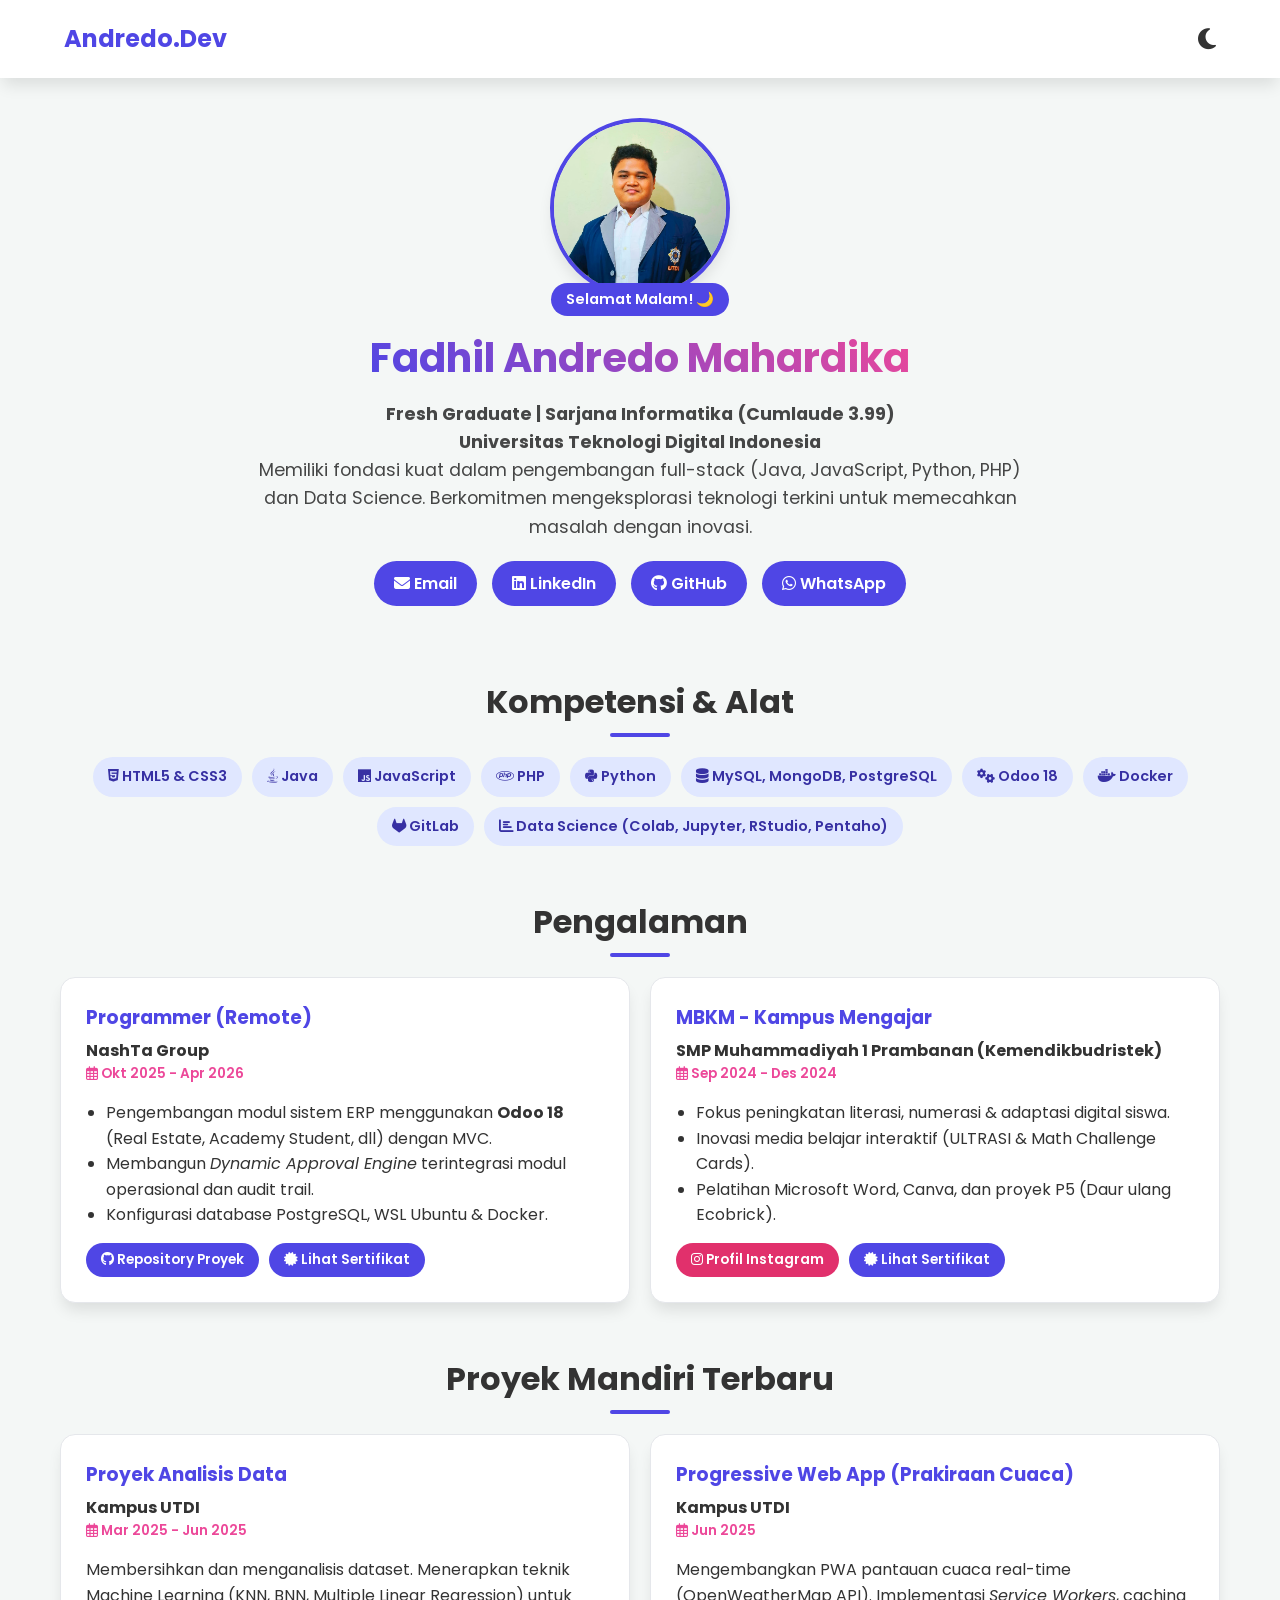
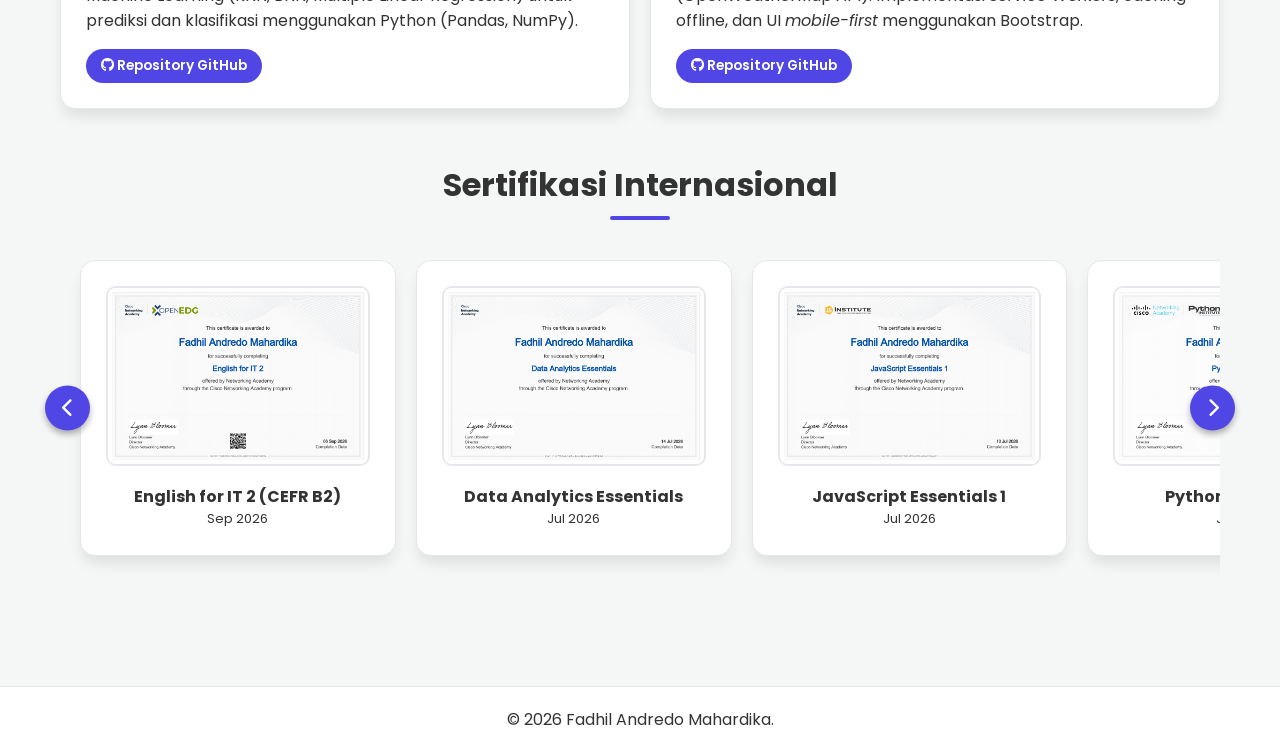
==== commit 449ae991: "Add files via upload" ====
--- a/index.html
+++ b/index.html
@@ -1,447 +1,366 @@
-<!DOCTYPE html>
-<html lang="id">
-
-<head>
-    <meta charset="utf-8" />
-    <meta content="width=device-width, initial-scale=1.0" name="viewport" />
-    <title>
-        Profil Andre
-    </title>
-    <!-- Bootstrap CSS -->
-    <link href="https://cdn.jsdelivr.net/npm/bootstrap@5.3.0-alpha1/dist/css/bootstrap.min.css" rel="stylesheet" />
-    <!-- Font Awesome for icons -->
-    <link href="https://cdnjs.cloudflare.com/ajax/libs/font-awesome/6.0.0/css/all.min.css" rel="stylesheet" />
-    <link rel="stylesheet" href="style.css">
-</head>
-
-<body>
-    <!-- Navbar -->
-    <nav class="navbar navbar-expand-lg navbar-dark">
-        <div class="container">
-            <a class="navbar-brand fw-bold" href="#">
-                Andredo's Profile
-            </a>
-            <button aria-controls="navbarNav" aria-expanded="false" aria-label="Toggle navigation"
-                class="navbar-toggler" data-bs-target="#navbarNav" data-bs-toggle="collapse" type="button">
-                <span class="navbar-toggler-icon">
-                </span>
-            </button>
-            <li class="nav-item d-flex align-items-center ms-3">
-                <button class="btn btn-outline-light btn-sm" id="toggle-theme">
-                    <i class="fas fa-moon">
-                    </i>
-                </button>
-            </li>
-            <div class="collapse navbar-collapse" id="navbarNav">
-                <ul class="navbar-nav ms-auto">
-                    <li class="nav-item">
-                        <a class="nav-link" href="#tentang">
-                            Tentang
-                        </a>
-                    </li>
-                    <li class="nav-item">
-                        <a class="nav-link" href="#pendidikan">
-                            Pendidikan
-                        </a>
-                    </li>
-                    <li class="nav-item">
-                        <a class="nav-link" href="#pengalaman">
-                            Pengalaman
-                        </a>
-                    </li>
-                    <li class="nav-item">
-                        <a class="nav-link" href="#kontak">
-                            Kontak
-                        </a>
-                    </li>
-                </ul>
-            </div>
-        </div>
-    </nav>
-    <!-- Hero Section -->
-    <div class="hero-section text-center text-white">
-        <div class="container">
-            <div class="row justify-content-center">
-                <div class="col-md-8">
-                    <img alt="Foto Andre" class="profile-img mb-4" src="fotoku.jpg" />
-                    <h1 class="display-4 fw-bold mb-3">
-                        Fadhil Andredo Mahardika
-                    </h1>
-                    <p class="lead fs-4 mb-4">
-                        Web Developer &amp; UI/UX Designer
-                    </p>
-                    <div class="d-flex justify-content-center gap-3">
-                        <a class="btn btn-light btn-lg px-4 fw-bold" href="#kontak">
-                            Hubungi Saya
-                        </a>
-                        <a class="btn btn-outline-light btn-lg px-4" href="#pengalaman">
-                            Lihat Portfolio
-                        </a>
-                    </div>
-                </div>
-            </div>
-        </div>
-    </div>
-    <!-- Main Content -->
-    <div class="container">
-        <!-- About Section -->
-        <section class="mb-5" id="tentang">
-            <h2 class="section-title">
-                Data Pribadi
-            </h2>
-            <div class="card">
-                <div class="card-body">
-                    <div class="row g-4">
-                        <div class="col-md-6">
-                            <ul class="list-group list-group-flush">
-                                <li class="list-group-item d-flex justify-content-between align-items-center">
-                                    <span class="fw-bold">
-                                        <i class="fas fa-user text-primary me-2">
-                                        </i>
-                                        Nama
-                                        Lengkap:
-                                    </span>
-                                    <span>
-                                        Fadhil Andredo Mahardika
-                                    </span>
-                                </li>
-                                <li class="list-group-item d-flex justify-content-between align-items-center">
-                                    <span class="fw-bold">
-                                        <i class="fas fa-calendar-alt text-primary me-2">
-                                        </i>
-                                        Tempat,
-                                        Tanggal Lahir:
-                                    </span>
-                                    <span>
-                                        Yogyakarta, 17 Agustus 2004
-                                    </span>
-                                </li>
-                                <li class="list-group-item d-flex justify-content-between align-items-center">
-                                    <span class="fw-bold">
-                                        <i class="fas fa-home text-primary me-2">
-                                        </i>
-                                        Alamat:
-                                    </span>
-                                    <span>
-                                        Maredan No.5E, Sedangtirto, Berbah, Sleman, DIY
-                                    </span>
-                                </li>
-                            </ul>
-                        </div>
-                        <div class="col-md-6">
-                            <ul class="list-group list-group-flush">
-                                <li class="list-group-item d-flex justify-content-between align-items-center">
-                                    <span class="fw-bold">
-                                        <i class="fas fa-envelope text-primary me-2">
-                                        </i>
-                                        Email:
-                                    </span>
-                                    <span>
-                                        fadhil.andredo@students.utdi.ac.id
-                                    </span>
-                                </li>
-                                <li class="list-group-item d-flex justify-content-between align-items-center">
-                                    <span class="fw-bold">
-                                        <i class="fas fa-phone text-primary me-2">
-                                        </i>
-                                        Telepon:
-                                    </span>
-                                    <span>
-                                        +62 821 3617 7294
-                                    </span>
-                                </li>
-                                <li class="list-group-item d-flex justify-content-between align-items-center">
-                                    <span class="fw-bold">
-                                        <i class="fas fa-star text-primary me-2">
-                                        </i>
-                                        Keahlian:
-                                    </span>
-                                    <span>
-                                        Web Design, UI/UX, Coding
-                                    </span>
-                                </li>
-                            </ul>
-                        </div>
-                    </div>
-                </div>
-            </div>
-        </section>
-        <!-- Education Section -->
-        <section class="mb-5" id="pendidikan">
-            <h2 class="section-title">
-                Riwayat Pendidikan
-            </h2>
-            <div class="card">
-                <div class="card-body">
-                    <div class="timeline">
-                        <div class="timeline-item">
-                            <div class="timeline-date">
-                                2022 - 2026
-                            </div>
-                            <h5>
-                                Sarjana Komputer
-                            </h5>
-                            <p>
-                                Universitas Teknologi Digital Indonesia
-                            </p>
-                            <p>
-                                IPK: 3.96
-                            </p>
-                        </div>
-                        <div class="timeline-item">
-                            <div class="timeline-date">
-                                2019 - 2022
-                            </div>
-                            <h5>
-                                MAN 2 Yogyakarta
-                            </h5>
-                            <p>
-                                Jurusan MIPA
-                            </p>
-                        </div>
-                        <div class="timeline-item">
-                            <div class="timeline-date">
-                                2016 - 2019
-                            </div>
-                            <h5>
-                                SMP Negeri 12 Yogyakarta
-                            </h5>
-                        </div>
-                    </div>
-                </div>
-            </div>
-        </section>
-        <!-- Experience Section -->
-        <section class="mb-5" id="pengalaman">
-            <h2 class="section-title">
-                Pengalaman
-            </h2>
-            <div class="card">
-                <div class="card-body">
-                    <div class="timeline">
-                        <div class="timeline-item">
-                            <div class="timeline-date">
-                                2025 - Sekarang
-                            </div>
-                            <h5>
-                                Pemrograman Web Mobile
-                            </h5>
-                            <p>
-                                Kampus UTDI
-                            </p>
-                            <ul>
-                                <li>
-                                    Belajar dasar-dasar PWA (Progressive Web Apps), termasuk konsep offline-first,
-                                    service worker, dan manifest web app.
-                                </li>
-                                <li>
-                                    Belajar membuat tampilan web yang responsif menggunakan Responsive UI dan Media
-                                    Query agar website optimal di berbagai ukuran layar.
-                                </li>
-                                <li>
-                                    Belajar mengelola dan mengoptimalkan Responsive Image untuk meningkatkan performa
-                                    dan tampilan gambar di berbagai perangkat.
-                                </li>
-                            </ul>
-                        </div>
-                        <div class="timeline-item">
-                            <div class="timeline-date">
-                                Sep 2024 - Des 2024
-                            </div>
-                            <h5>
-                                Kampus Mengajar - MBKM
-                            </h5>
-                            <p>
-                                SMP Muhammadiyah 1 Prambanan
-                            </p>
-                            <ul>
-                                <li>
-                                    Asistensi di kelas untuk mengajar mata pelajaran Informatika kepada siswa-siswi SMP.
-                                </li>
-                                <li>
-                                    Membantu Guru meningkatkan program-program literasi dan numerasi kepada siswa-siswi.
-                                </li>
-                                <li>
-                                    Mengadakan program literasi digital untuk meningkatkan pemahaman siswa tentang
-                                    teknologi.
-                                </li>
-                            </ul>
-                        </div>
-                        <div class="timeline-item">
-                            <div class="timeline-date">
-                                Mar 2023 - Juni 2023
-                            </div>
-                            <h5>
-                                Membuat Web Sederhana
-                            </h5>
-                            <p>
-                                Kampus UTDI
-                            </p>
-                            <ul>
-                                <li>
-                                    Membuat web bertema ilmu sains - pembagian zona hewan di Indonesia.
-                                </li>
-                                <li>
-                                    Menggunakan HTML, CSS dasar, dan sedikit JavaScript untuk menampilkan data
-                                    interaktif.
-                                </li>
-                                <li>
-                                    Belajar dasar struktur website, pembuatan navigasi, dan pengelolaan konten
-                                    sederhana.
-                                </li>
-                            </ul>
-                        </div>
-                    </div>
-                </div>
-            </div>
-        </section>
-        <!-- Contact Section -->
-        <section class="mb-5" id="kontak">
-            <h2 class="section-title">
-                Kontak
-            </h2>
-            <div class="card">
-                <div class="card-body p-4">
-                    <div class="row g-4">
-                        <div class="col-md-5">
-                            <h4 class="mb-4 fw-bold text-primary">
-                                Informasi Kontak
-                            </h4>
-                            <div class="contact-info mb-4">
-                                <p>
-                                    <i class="fas fa-envelope">
-                                    </i>
-                                    fadhil.andredo@students.utdi.ac.id
-                                </p>
-                                <p>
-                                    <i class="fas fa-phone">
-                                    </i>
-                                    +62 821 3617 7294
-                                </p>
-                                <p>
-                                    <i class="fas fa-map-marker-alt">
-                                    </i>
-                                    Maredan No.5E, Sedangtirto, Berbah, Sleman, DIY
-                                </p>
-                            </div>
-                            <h5 class="mb-3 fw-bold">
-                                Media Sosial
-                            </h5>
-                            <div class="social-media d-flex">
-                                <a class="me-2"
-                                    href="https://www.linkedin.com/in/fadhilandredo-f040817a?utm_source=share&amp;utm_campaign=share_via&amp;utm_content=profile&amp;utm_medium=android_app">
-                                    <i class="fab fa-linkedin">
-                                    </i>
-                                </a>
-                                <a class="me-2" href="https://github.com/FadhilAndredo">
-                                    <i class="fab fa-github">
-                                    </i>
-                                </a>
-                                <a class="me-2" href="https://x.com/Fadhil_Andredo?t=t9bpCn9SHnW8QsBshBKyFQ&amp;s=08">
-                                    <i class="fab fa-twitter">
-                                    </i>
-                                </a>
-                                <a class="me-2" href="https://www.instagram.com/andre.dommm?igsh=Z2I2ZTJtYTl3N3E2">
-                                    <i class="fab fa-instagram">
-                                    </i>
-                                </a>
-                            </div>
-                        </div>
-                        <div class="col-md-7">
-                            <h4 class="mb-4 fw-bold text-primary">
-                                Kirim Pesan
-                            </h4>
-                            <form>
-                                <div class="mb-3">
-                                    <label class="form-label" for="name">
-                                        Nama
-                                    </label>
-                                    <input class="form-control" id="name" placeholder="Masukkan nama Anda"
-                                        type="text" />
-                                </div>
-                                <div class="mb-3">
-                                    <label class="form-label" for="email">
-                                        Email
-                                    </label>
-                                    <input class="form-control" id="email" placeholder="Masukkan email Anda"
-                                        type="email" />
-                                </div>
-                                <div class="mb-3">
-                                    <label class="form-label" for="subject">
-                                        Subjek
-                                    </label>
-                                    <input class="form-control" id="subject" placeholder="Subjek pesan" type="text" />
-                                </div>
-                                <div class="mb-3">
-                                    <label class="form-label" for="message">
-                                        Pesan
-                                    </label>
-                                    <textarea class="form-control" id="message"
-                                        placeholder="Tulis pesan Anda di sini..." rows="4"></textarea>
-                                </div>
-                                <button class="btn btn-primary w-100" type="submit">
-                                    Kirim Pesan
-                                </button>
-                            </form>
-                        </div>
-                    </div>
-                </div>
-            </div>
-        </section>
-    </div>
-    <!-- Footer -->
-    <footer class="footer">
-        <div class="container">
-            <div class="row align-items-center">
-                <div class="col-md-6 text-center text-md-start">
-                    <p class="mb-0">
-                        © 2025 Andredo's Personal Profile. All Rights Reserved.
-                    </p>
-                </div>
-                <div class="col-md-6 text-center text-md-end mt-3 mt-md-0">
-                    <div class="social-media">
-                        <a class="text-white me-3"
-                            href="https://www.linkedin.com/in/fadhilandredo-f040817a?utm_source=share&amp;utm_campaign=share_via&amp;utm_content=profile&amp;utm_medium=android_app">
-                            <i class="fab fa-linkedin">
-                            </i>
-                        </a>
-                        <a class="text-white me-3" href="https://github.com/FadhilAndredo">
-                            <i class="fab fa-github">
-                            </i>
-                        </a>
-                        <a class="text-white me-3"
-                            href="https://x.com/Fadhil_Andredo?t=t9bpCn9SHnW8QsBshBKyFQ&amp;s=08">
-                            <i class="fab fa-twitter">
-                            </i>
-                        </a>
-                        <a class="text-white" href="https://www.instagram.com/andre.dommm?igsh=Z2I2ZTJtYTl3N3E2">
-                            <i class="fab fa-instagram">
-                            </i>
-                        </a>
-                    </div>
-                </div>
-            </div>
-        </div>
-    </footer>
-    <script>
-        const toggleTheme = document.getElementById('toggle-theme');
-        const body = document.body;
-        const icon = toggleTheme.querySelector('i');
-
-        toggleTheme.addEventListener('click', () => {
-            body.classList.toggle('dark-mode');
-            if (body.classList.contains('dark-mode')) {
-                icon.classList.remove('fa-moon');
-                icon.classList.add('fa-sun');
-            } else {
-                icon.classList.remove('fa-sun');
-                icon.classList.add('fa-moon');
-            }
-        });
-    </script>
-    <!-- Bootstrap JS -->
-    <script src="https://cdn.jsdelivr.net/npm/bootstrap@5.3.0-alpha1/dist/js/bootstrap.bundle.min.js">
-    </script>
-</body>
-
+<!DOCTYPE html>
+<html lang="id" data-theme="light">
+<head>
+    <meta charset="UTF-8">
+    <meta name="viewport" content="width=device-width, initial-scale=1.0">
+    <title>Portofolio | Fadhil Andredo Mahardika</title>
+    <!-- PWA Meta Tags -->
+    <meta name="theme-color" content="#4f46e5">
+    <!-- Google Fonts -->
+    <link href="https://fonts.googleapis.com/css2?family=Poppins:wght@300;400;600;700&display=swap" rel="stylesheet">
+    <!-- FontAwesome -->
+    <link rel="stylesheet" href="https://cdnjs.cloudflare.com/ajax/libs/font-awesome/6.4.0/css/all.min.css">
+    
+    <style>
+        /* Variabel Warna (Light Mode) */
+        :root {
+            --bg-color: #f4f7f6;
+            --text-color: #333333;
+            --primary-color: #4f46e5;
+            --secondary-color: #ec4899;
+            --card-bg: #ffffff;
+            --card-shadow: 0 10px 15px -3px rgba(0, 0, 0, 0.1);
+            --border-color: #e5e7eb;
+            --chip-bg: #e0e7ff;
+            --chip-text: #3730a3;
+        }
+
+        /* Variabel Warna (Dark Mode) */
+        [data-theme="dark"] {
+            --bg-color: #111827;
+            --text-color: #f9fafb;
+            --primary-color: #6366f1;
+            --secondary-color: #f472b6;
+            --card-bg: #1f2937;
+            --card-shadow: 0 10px 15px -3px rgba(0, 0, 0, 0.5);
+            --border-color: #374151;
+            --chip-bg: #3730a3;
+            --chip-text: #e0e7ff;
+        }
+
+        /* Basic Setup */
+        * { margin: 0; padding: 0; box-sizing: border-box; font-family: 'Poppins', sans-serif; }
+        body { background-color: var(--bg-color); color: var(--text-color); transition: background-color 0.3s, color 0.3s; line-height: 1.6; }
+        a { text-decoration: none; color: var(--primary-color); }
+        
+        /* Navbar */
+        nav { display: flex; justify-content: space-between; align-items: center; padding: 20px 5%; background: var(--card-bg); box-shadow: var(--card-shadow); position: sticky; top: 0; z-index: 100; transition: 0.3s;}
+        .logo { font-size: 1.5rem; font-weight: 700; color: var(--primary-color); }
+        .theme-toggle { background: none; border: none; font-size: 1.5rem; cursor: pointer; color: var(--text-color); }
+
+        /* Container */
+        .container { max-width: 1200px; margin: 0 auto; padding: 40px 20px; }
+
+        /* Header / Hero Section */
+        .hero { display: flex; flex-direction: column; align-items: center; text-align: center; margin-bottom: 50px; }
+        .profile-pic-container { position: relative; margin-bottom: 20px; }
+        .profile-pic { width: 180px; height: 180px; border-radius: 50%; object-fit: cover; border: 4px solid var(--primary-color); box-shadow: var(--card-shadow); transition: transform 0.3s;}
+        .profile-pic:hover { transform: scale(1.05); }
+        .dynamic-widget { background: var(--primary-color); color: white; padding: 5px 15px; border-radius: 20px; font-size: 0.9rem; position: absolute; bottom: -10px; left: 50%; transform: translateX(-50%); white-space: nowrap; font-weight: 600;}
+        .hero h1 { font-size: 2.5rem; margin-bottom: 10px; background: -webkit-linear-gradient(45deg, var(--primary-color), var(--secondary-color)); -webkit-background-clip: text; -webkit-text-fill-color: transparent; }
+        .hero p { font-size: 1.1rem; max-width: 800px; margin: 0 auto 20px auto; color: var(--text-color); opacity: 0.9;}
+        .contact-info { display: flex; gap: 15px; flex-wrap: wrap; justify-content: center; margin-bottom: 20px; }
+        .btn { padding: 10px 20px; background: var(--primary-color); color: white !important; border-radius: 25px; font-weight: 600; transition: 0.3s; display: inline-block; cursor: pointer; border: none;}
+        .btn:hover { background: var(--secondary-color); transform: translateY(-3px); box-shadow: 0 5px 10px rgba(0,0,0,0.2); }
+        
+        /* Card Action Buttons (Flexbox untuk menata tombol agar rapi) */
+        .card-actions { display: flex; gap: 10px; margin-top: 15px; flex-wrap: wrap; }
+        .card-actions .btn { font-size: 0.85rem; padding: 6px 15px; }
+
+        /* Sections & Cards */
+        .section-title { font-size: 2rem; margin-bottom: 30px; text-align: center; position: relative; }
+        .section-title::after { content: ''; width: 60px; height: 4px; background: var(--primary-color); position: absolute; bottom: -10px; left: 50%; transform: translateX(-50%); border-radius: 2px; }
+        
+        .grid { display: grid; grid-template-columns: repeat(auto-fit, minmax(300px, 1fr)); gap: 20px; margin-bottom: 50px; }
+        
+        .card { background: var(--card-bg); border-radius: 15px; padding: 25px; box-shadow: var(--card-shadow); transition: transform 0.3s, box-shadow 0.3s; border: 1px solid var(--border-color); }
+        .card:hover { transform: translateY(-5px); box-shadow: 0 15px 25px rgba(0,0,0,0.15); }
+        .card h3 { color: var(--primary-color); margin-bottom: 5px; }
+        .card .date { font-size: 0.85rem; color: var(--secondary-color); font-weight: 600; margin-bottom: 15px; display: block; }
+        .card ul { margin-bottom: 15px; padding-left: 20px; }
+        
+        /* Skills Tags */
+        .skills-container { display: flex; flex-wrap: wrap; gap: 10px; justify-content: center; margin-bottom: 50px;}
+        .skill-chip { background: var(--chip-bg); color: var(--chip-text); padding: 8px 15px; border-radius: 20px; font-size: 0.9rem; font-weight: 600; transition: 0.3s; cursor: default; }
+        .skill-chip:hover { transform: scale(1.1); background: var(--primary-color); color: white; }
+
+        /* Slider Sertifikat & Navigation */
+        .slider-wrapper { position: relative; display: flex; align-items: center; justify-content: center; width: 100%; margin-bottom: 20px;}
+        .slider-btn { position: absolute; top: 50%; transform: translateY(-50%); background: var(--primary-color); color: white; border: none; width: 45px; height: 45px; border-radius: 50%; font-size: 1.2rem; cursor: pointer; z-index: 10; box-shadow: 0 4px 6px rgba(0,0,0,0.3); transition: 0.3s; display: flex; align-items: center; justify-content: center; }
+        .slider-btn:hover { background: var(--secondary-color); transform: translateY(-50%) scale(1.1); }
+        .slider-btn.left { left: -15px; }
+        .slider-btn.right { right: -15px; }
+        
+        .slider-container { display: flex; overflow-x: auto; scroll-snap-type: x mandatory; gap: 20px; padding: 20px; scrollbar-width: none; width: 100%; scroll-behavior: smooth;}
+        .slider-container::-webkit-scrollbar { display: none; }
+        
+        .cert-card { scroll-snap-align: center; min-width: 250px; flex: 0 0 auto; text-align: center; cursor: pointer; margin-bottom: 0;}
+        .cert-card img { width: 100%; height: 180px; object-fit: cover; border-radius: 10px; margin-bottom: 10px; border: 2px solid var(--border-color); }
+
+        /* Responsif Tombol Panah di Layar HP */
+        @media (max-width: 768px) {
+            .slider-btn { width: 35px; height: 35px; font-size: 1rem; }
+            .slider-btn.left { left: 0px; }
+            .slider-btn.right { right: 0px; }
+        }
+
+        /* Modal / Pop-up */
+        .modal { display: none; position: fixed; z-index: 1000; left: 0; top: 0; width: 100%; height: 100%; background-color: rgba(0, 0, 0, 0.6); backdrop-filter: blur(5px); justify-content: center; align-items: center; opacity: 0; transition: opacity 0.3s; }
+        .modal.show { display: flex; opacity: 1; }
+        .modal-content { background: var(--card-bg); padding: 30px; border-radius: 15px; max-width: 500px; width: 90%; position: relative; text-align: center; transform: translateY(-20px); transition: transform 0.3s; box-shadow: var(--card-shadow); }
+        .modal.show .modal-content { transform: translateY(0); }
+        .close-btn { position: absolute; top: 15px; right: 20px; font-size: 1.5rem; cursor: pointer; color: var(--text-color); }
+        .modal-img { width: 100%; border-radius: 10px; margin-bottom: 15px; }
+
+        /* Animasi Scroll */
+        .fade-in { opacity: 0; transform: translateY(30px); transition: opacity 0.6s ease-out, transform 0.6s ease-out; }
+        .fade-in.visible { opacity: 1; transform: translateY(0); }
+
+        /* Footer */
+        footer { text-align: center; padding: 20px; background: var(--card-bg); margin-top: 50px; border-top: 1px solid var(--border-color); }
+    </style>
+</head>
+<body>
+
+    <nav>
+        <div class="logo">Andredo.Dev</div>
+        <button class="theme-toggle" id="themeToggle" title="Ganti Tema">
+            <i class="fas fa-moon"></i>
+        </button>
+    </nav>
+
+    <div class="container">
+        <!-- Hero Section -->
+        <section class="hero fade-in">
+            <div class="profile-pic-container">
+                <img src="images/Foto_Profil.jpeg" alt="Fadhil Andredo" class="profile-pic">
+                <div class="dynamic-widget" id="greetingWidget">Halo!</div>
+            </div>
+            <h1>Fadhil Andredo Mahardika</h1>
+            <p><strong>Fresh Graduate | Sarjana Informatika (Cumlaude 3.99)</strong><br>
+                <strong>Universitas Teknologi Digital Indonesia</strong><br>
+               Memiliki fondasi kuat dalam pengembangan full-stack (Java, JavaScript, Python, PHP) dan Data Science. Berkomitmen mengeksplorasi teknologi terkini untuk memecahkan masalah dengan inovasi.</p>
+            
+            <div class="contact-info">
+                <!-- URL EMAIL DIUBAH MENJADI DIRECT LINK KE COMPOSE GMAIL -->
+                <a href="https://mail.google.com/mail/?view=cm&fs=1&to=andre.do1048@gmail.com" target="_blank" class="btn"><i class="fas fa-envelope"></i> Email</a>
+                <a href="https://www.linkedin.com/in/fadhilandredo-f040817a/" target="_blank" class="btn"><i class="fab fa-linkedin"></i> LinkedIn</a>
+                <a href="https://github.com/FadhilAndredo" target="_blank" class="btn"><i class="fab fa-github"></i> GitHub</a>
+                <a href="https://wa.me/6282136177294" target="_blank" class="btn"><i class="fab fa-whatsapp"></i> WhatsApp</a>
+            </div>
+        </section>
+
+        <!-- Skills Section -->
+        <h2 class="section-title fade-in">Kompetensi & Alat</h2>
+        <div class="skills-container fade-in">
+            <span class="skill-chip"><i class="fab fa-html5"></i> HTML5 & CSS3</span>
+            <span class="skill-chip"><i class="fab fa-java"></i> Java</span>
+            <span class="skill-chip"><i class="fab fa-js"></i> JavaScript</span>
+            <span class="skill-chip"><i class="fab fa-php"></i> PHP</span>
+            <span class="skill-chip"><i class="fab fa-python"></i> Python</span>
+            <span class="skill-chip"><i class="fas fa-database"></i> MySQL, MongoDB, PostgreSQL</span>
+            <span class="skill-chip"><i class="fas fa-cogs"></i> Odoo 18</span>
+            <span class="skill-chip"><i class="fab fa-docker"></i> Docker</span>
+            <span class="skill-chip"><i class="fab fa-gitlab"></i> GitLab</span>
+            <span class="skill-chip"><i class="fas fa-chart-bar"></i> Data Science (Colab, Jupyter, RStudio, Pentaho)</span>
+        </div>
+
+        <!-- Experience Section -->
+        <h2 class="section-title fade-in">Pengalaman</h2>
+        <div class="grid fade-in">
+            <div class="card">
+                <h3>Programmer (Remote)</h3>
+                <h4>NashTa Group</h4>
+                <span class="date"><i class="far fa-calendar-alt"></i> Okt 2025 - Apr 2026</span>
+                <ul>
+                    <li>Pengembangan modul sistem ERP menggunakan <strong>Odoo 18</strong> (Real Estate, Academy Student, dll) dengan MVC.</li>
+                    <li>Membangun <i>Dynamic Approval Engine</i> terintegrasi modul operasional dan audit trail.</li>
+                    <li>Konfigurasi database PostgreSQL, WSL Ubuntu & Docker.</li>
+                </ul>
+                <!-- TOMBOL GITHUB & SERTIFIKAT DIJADIKAN SATU BARIS -->
+                <div class="card-actions">
+                    <a href="https://github.com/FadhilAndredo/modul-odoo18" target="_blank" class="btn"><i class="fab fa-github"></i> Repository Proyek</a>
+                    <a href="https://drive.google.com/file/d/14h3Ew7b8pET7Xzi83x7002A5KnwVfwOu/view?usp=sharing" target="_blank" class="btn"><i class="fas fa-certificate"></i> Lihat Sertifikat</a>
+                </div>
+            </div>
+            
+            <div class="card">
+                <h3>MBKM - Kampus Mengajar</h3>
+                <h4>SMP Muhammadiyah 1 Prambanan (Kemendikbudristek)</h4>
+                <span class="date"><i class="far fa-calendar-alt"></i> Sep 2024 - Des 2024</span>
+                <ul>
+                    <li>Fokus peningkatan literasi, numerasi & adaptasi digital siswa.</li>
+                    <li>Inovasi media belajar interaktif (ULTRASI & Math Challenge Cards).</li>
+                    <li>Pelatihan Microsoft Word, Canva, dan proyek P5 (Daur ulang Ecobrick).</li>
+                </ul>
+                <!-- TOMBOL SERTIFIKAT & INSTAGRAM DITAMBAHKAN DI SINI -->
+                <div class="card-actions">
+                    <a href="https://www.instagram.com/km8_smpmuh1prambanan?igsh=cWYzaDBtcWtvYWhu" target="_blank" class="btn" style="background-color: #E1306C;"><i class="fab fa-instagram"></i> Profil Instagram</a>
+                    <a href="https://drive.google.com/file/d/1xYMbzJSc5eOE0Y9SVdVOG_SouT3GrqJm/view?usp=drive_link" target="_blank" class="btn"><i class="fas fa-certificate"></i> Lihat Sertifikat</a>
+                </div>
+            </div>
+        </div>
+
+        <!-- Projects Section -->
+        <h2 class="section-title fade-in">Proyek Mandiri Terbaru</h2>
+        <div class="grid fade-in">
+            <div class="card">
+                <h3>Proyek Analisis Data</h3>
+                <h4>Kampus UTDI</h4>
+                <span class="date"><i class="far fa-calendar-alt"></i> Mar 2025 - Jun 2025</span>
+                <p>Membersihkan dan menganalisis dataset. Menerapkan teknik Machine Learning (KNN, BNN, Multiple Linear Regression) untuk prediksi dan klasifikasi menggunakan Python (Pandas, NumPy).</p>
+                <div class="card-actions">
+                    <a href="https://github.com/FadhilAndredo/GoogleColab" target="_blank" class="btn"><i class="fab fa-github"></i> Repository GitHub</a>
+                </div>
+            </div>
+            <div class="card">
+                <h3>Progressive Web App (Prakiraan Cuaca)</h3>
+                <h4>Kampus UTDI</h4>
+                <span class="date"><i class="far fa-calendar-alt"></i> Jun 2025</span>
+                <p>Mengembangkan PWA pantauan cuaca real-time (OpenWeatherMap API). Implementasi <i>Service Workers</i>, caching offline, dan UI <i>mobile-first</i> menggunakan Bootstrap.</p>
+                <div class="card-actions">
+                    <a href="https://github.com/FadhilAndredo/ProyekAplikasiPWM" target="_blank" class="btn"><i class="fab fa-github"></i> Repository GitHub</a>
+                </div>
+            </div>
+        </div>
+
+        <!-- Certificates Section (Slider with Arrows) -->
+        <h2 class="section-title fade-in">Sertifikasi Internasional</h2>
+        
+        <div class="slider-wrapper fade-in">
+            <button class="slider-btn left" onclick="slideLeft()"><i class="fas fa-chevron-left"></i></button>
+            
+            <div class="slider-container" id="certSlider">
+                <!-- Card Sertifikat 1 (Parameter ke-4 adalah Link Kredensial Asli) -->
+                <div class="card cert-card" onclick="openModal('English for IT 2', 'Cisco Networking Academy', 'images/EIT2.jpg', 'https://www.credly.com/badges/830be25c-f187-4393-b263-00c61813ab64/public_url')">
+                    <img src="images/EIT2.jpg" alt="Sertifikat English IT 2">
+                    <h4>English for IT 2 (CEFR B2)</h4>
+                    <p style="font-size: 0.8rem;">Sep 2026</p>
+                </div>
+                <!-- Card Sertifikat 2 -->
+                <div class="card cert-card" onclick="openModal('Data Analytics Essentials', 'Cisco Networking Academy', 'images/DA.jpg', 'https://www.credly.com/badges/e07be649-ea55-4ee8-a02d-ca5ae5543115/public_url')">
+                    <img src="images/DA.jpg" alt="Data Analytics">
+                    <h4>Data Analytics Essentials</h4>
+                    <p style="font-size: 0.8rem;">Jul 2026</p>
+                </div>
+                <!-- Card Sertifikat 3 -->
+                <div class="card cert-card" onclick="openModal('JavaScript Essentials 1', 'OpenEDG JavaScript Institute', 'images/JS.jpg', 'https://www.credly.com/badges/63b0567c-b4f9-40d0-8367-55205f744dfe/public_url')">
+                    <img src="images/JS.jpg" alt="JS Essentials">
+                    <h4>JavaScript Essentials 1</h4>
+                    <p style="font-size: 0.8rem;">Jul 2026</p>
+                </div>
+                 <!-- Card Sertifikat 4 -->
+                 <div class="card cert-card" onclick="openModal('Python Essentials 1', 'OpenEDG Python Institute', 'images/PY.jpg', 'https://www.credly.com/badges/c2f880ab-e669-4030-8262-645f5dbe98f9/public_url')">
+                    <img src="images/PY.jpg" alt="Python Essentials">
+                    <h4>Python Essentials 1</h4>
+                    <p style="font-size: 0.8rem;">Jan 2026</p>
+                </div>
+            </div>
+
+            <button class="slider-btn right" onclick="slideRight()"><i class="fas fa-chevron-right"></i></button>
+        </div>
+
+    </div>
+
+    <!-- Modal Pop-up -->
+    <div id="certModal" class="modal">
+        <div class="modal-content">
+            <span class="close-btn" onclick="closeModal()">&times;</span>
+            <img id="modalImg" src="" alt="Sertifikat" class="modal-img">
+            <h3 id="modalTitle" style="color: var(--primary-color);"></h3>
+            <p id="modalIssuer" style="margin-bottom: 15px; font-weight: 600;"></p>
+            <a href="#" id="modalLink" class="btn" style="width: 100%;" target="_blank">Verifikasi Kredensial</a>
+        </div>
+    </div>
+
+    <footer>
+        <p>&copy; 2026 Fadhil Andredo Mahardika.</p>
+    </footer>
+
+    <script>
+        // 1. Dark / Light Mode Toggle
+        const themeToggle = document.getElementById('themeToggle');
+        const html = document.documentElement;
+        const icon = themeToggle.querySelector('i');
+
+        const savedTheme = localStorage.getItem('theme') || 'light';
+        html.setAttribute('data-theme', savedTheme);
+        updateIcon(savedTheme);
+
+        themeToggle.addEventListener('click', () => {
+            const currentTheme = html.getAttribute('data-theme');
+            const newTheme = currentTheme === 'light' ? 'dark' : 'light';
+            html.setAttribute('data-theme', newTheme);
+            localStorage.setItem('theme', newTheme);
+            updateIcon(newTheme);
+        });
+
+        function updateIcon(theme) {
+            if (theme === 'dark') {
+                icon.classList.remove('fa-moon');
+                icon.classList.add('fa-sun');
+            } else {
+                icon.classList.remove('fa-sun');
+                icon.classList.add('fa-moon');
+            }
+        }
+
+        // 2. Dynamic Widget (Sapaan Waktu)
+        function updateGreeting() {
+            const hour = new Date().getHours();
+            let greeting = 'Halo!';
+            if (hour >= 5 && hour < 11) greeting = 'Selamat Pagi! 🌅';
+            else if (hour >= 11 && hour < 15) greeting = 'Selamat Siang! ☀️';
+            else if (hour >= 15 && hour < 18) greeting = 'Selamat Sore! ☕';
+            else greeting = 'Selamat Malam! 🌙';
+            document.getElementById('greetingWidget').innerText = greeting;
+        }
+        updateGreeting();
+
+        // 3. Animasi Scroll Interaktif
+        const observer = new IntersectionObserver((entries) => {
+            entries.forEach(entry => {
+                if (entry.isIntersecting) {
+                    entry.target.classList.add('visible');
+                }
+            });
+        }, { threshold: 0.1 });
+
+        document.querySelectorAll('.fade-in').forEach(el => observer.observe(el));
+
+        // 4. Slider Navigasi Panah Kanan/Kiri
+        const slider = document.getElementById('certSlider');
+        function slideLeft() {
+            slider.scrollBy({ left: -290, behavior: 'smooth' });
+        }
+        function slideRight() {
+            slider.scrollBy({ left: 290, behavior: 'smooth' });
+        }
+
+        // 5. Modal / Pop-up Sertifikat
+        const modal = document.getElementById('certModal');
+        const modalImg = document.getElementById('modalImg');
+        const modalTitle = document.getElementById('modalTitle');
+        const modalIssuer = document.getElementById('modalIssuer');
+        const modalLink = document.getElementById('modalLink');
+
+        function openModal(title, issuer, imgSrc, certUrl) {
+            modalTitle.innerText = title;
+            modalIssuer.innerText = issuer;
+            modalImg.src = imgSrc;
+            modalLink.href = certUrl;
+            modal.classList.add('show');
+        }
+
+        function closeModal() {
+            modal.classList.remove('show');
+        }
+
+        window.onclick = function(event) {
+            if (event.target == modal) {
+                closeModal();
+            }
+        }
+    </script>
+</body>
 </html>
